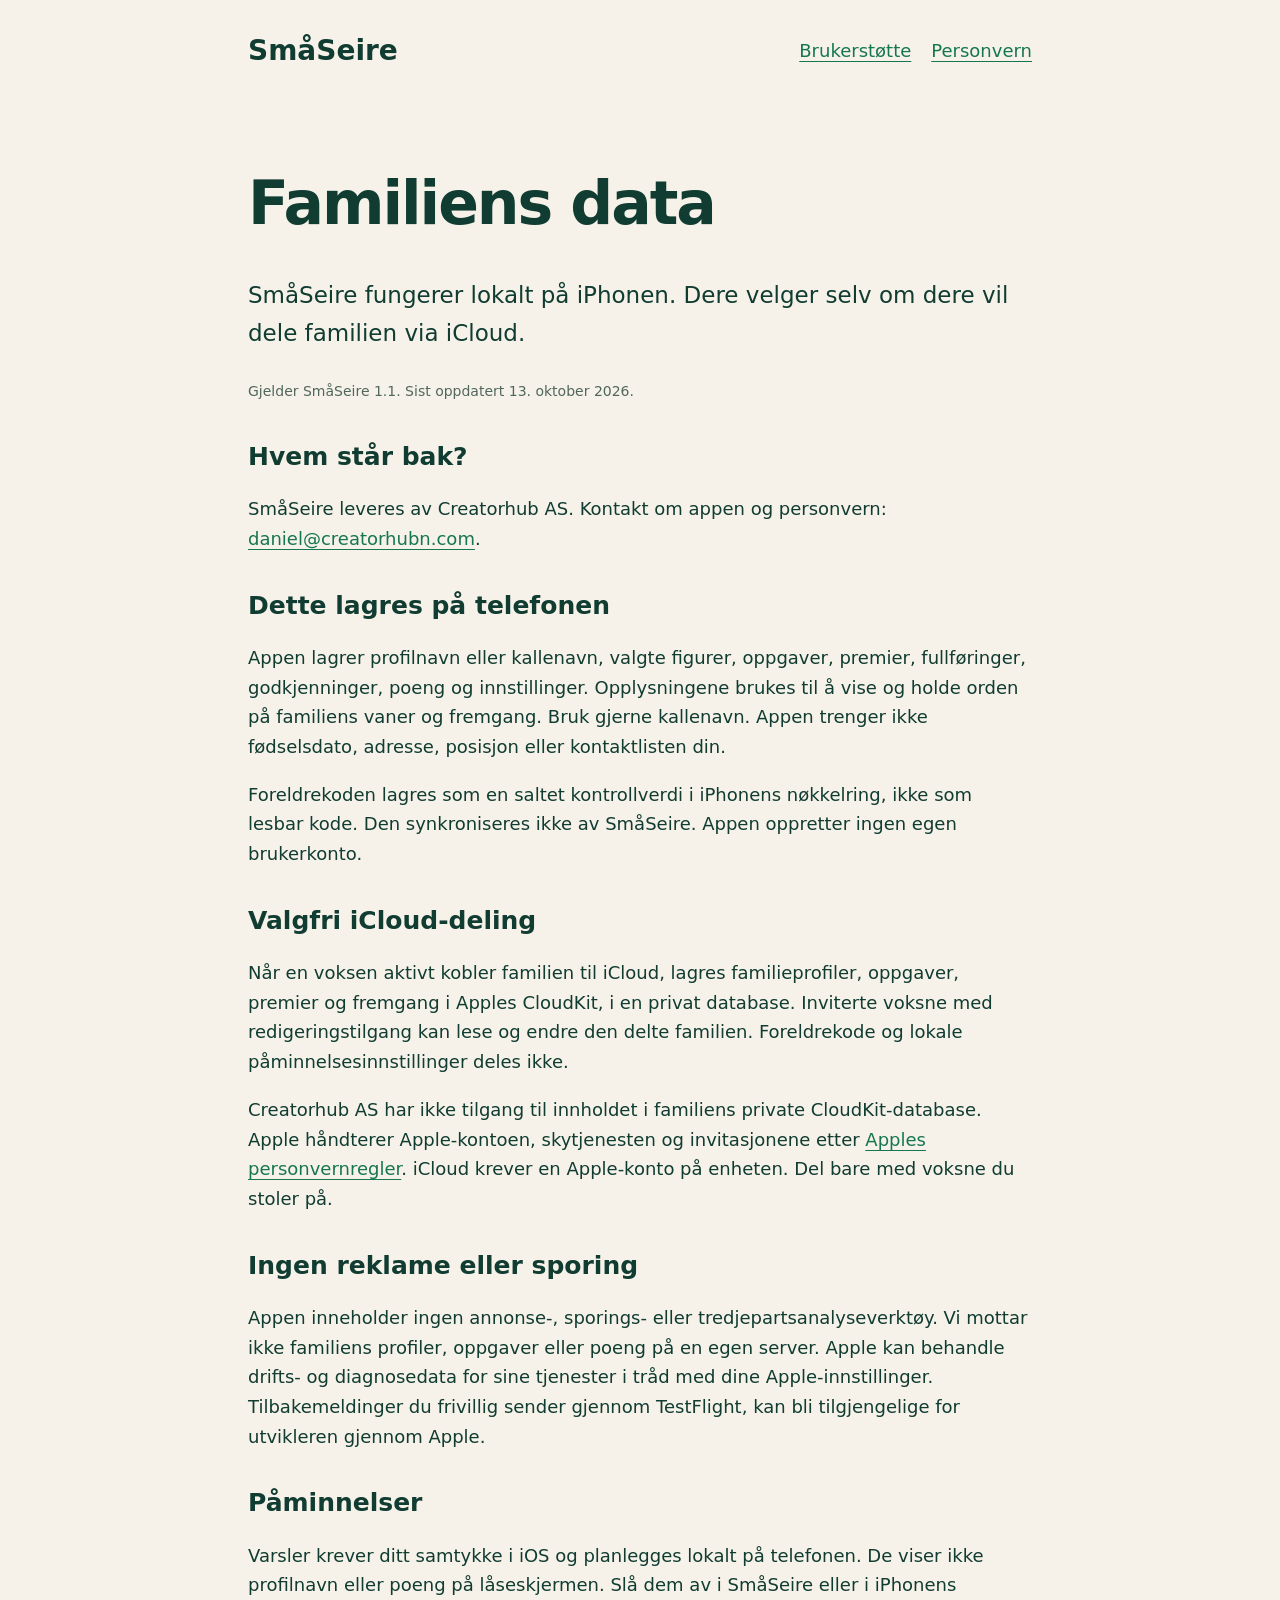
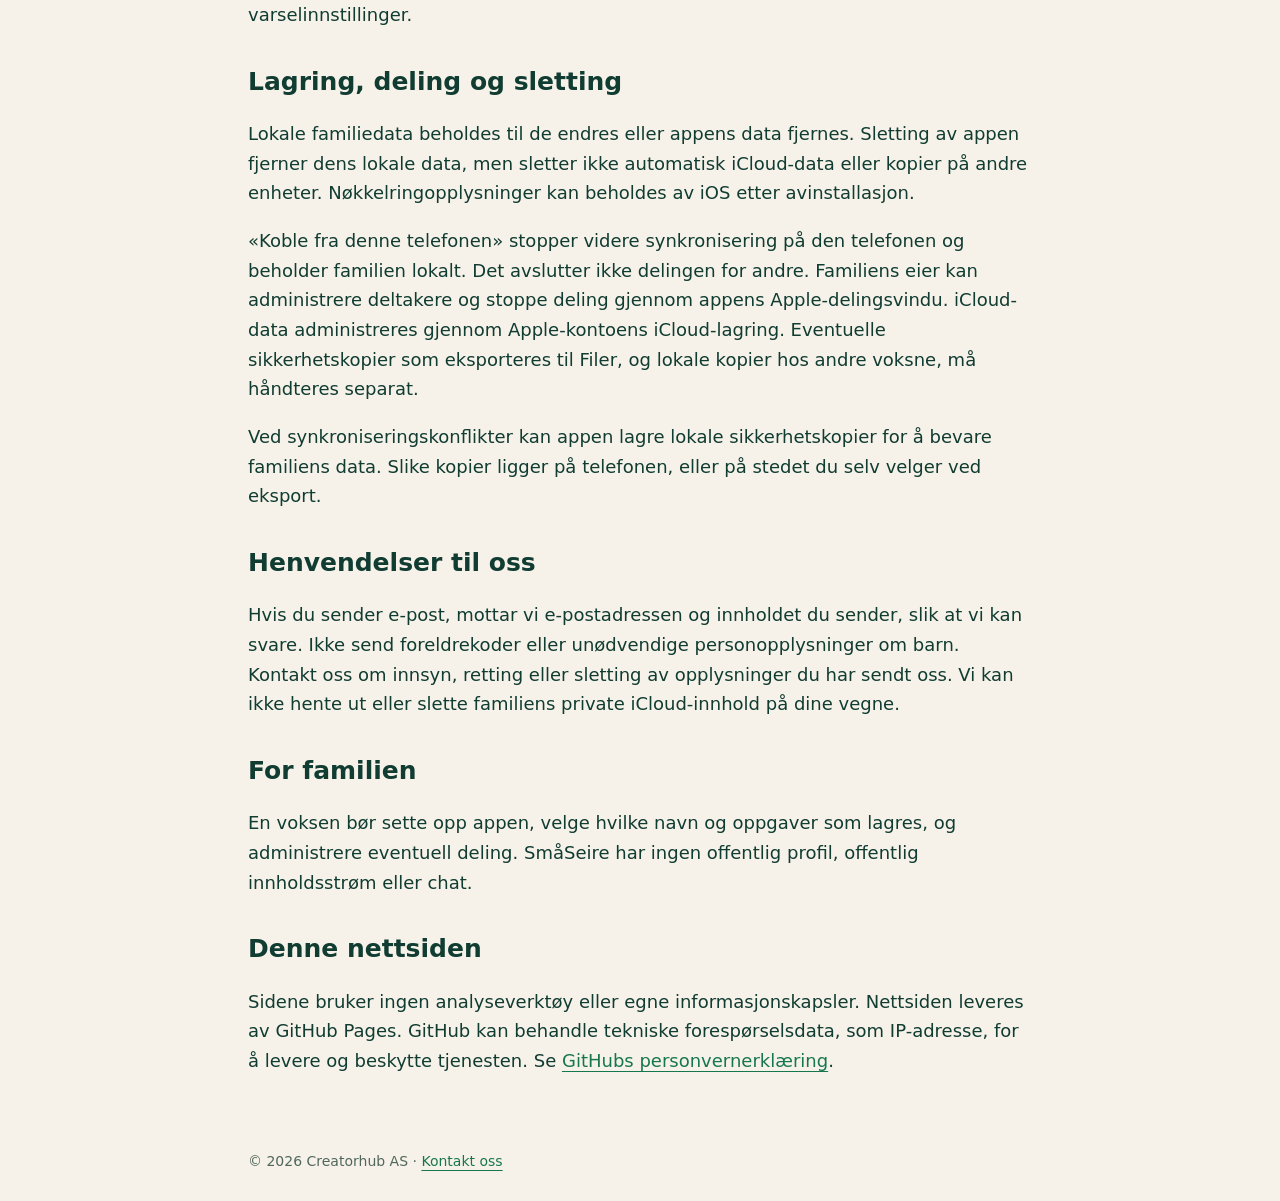
==== personvern.html @ 4c8129db "Publish Smaaseire support and privacy website" ====
<!doctype html><html lang="nb"><head><meta charset="utf-8"><meta name="viewport" content="width=device-width,initial-scale=1"><meta name="description" content="SmåSeire fra Creatorhub AS – gode vaner for familien. Personvern og brukerstøtte."><title>Personvern · SmåSeire</title><link rel="stylesheet" href="style.css"></head><body><header><a class="brand" href="index.html">SmåSeire</a><nav aria-label="Hovedmeny"><a href="support.html">Brukerstøtte</a><a href="personvern.html">Personvern</a></nav></header><main><h1>Familiens data</h1><p class="intro">SmåSeire fungerer lokalt på iPhonen. Dere velger selv om dere vil dele familien via iCloud.</p><p><small>Gjelder SmåSeire 1.1. Sist oppdatert 13. oktober 2026.</small></p><h2>Hvem står bak?</h2><p>SmåSeire leveres av Creatorhub AS. Kontakt om appen og personvern: <a href="mailto:daniel@creatorhubn.com">daniel@creatorhubn.com</a>.</p><h2>Dette lagres på telefonen</h2><p>Appen lagrer profilnavn eller kallenavn, valgte figurer, oppgaver, premier, fullføringer, godkjenninger, poeng og innstillinger. Opplysningene brukes til å vise og holde orden på familiens vaner og fremgang. Bruk gjerne kallenavn. Appen trenger ikke fødselsdato, adresse, posisjon eller kontaktlisten din.</p><p>Foreldrekoden lagres som en saltet kontrollverdi i iPhonens nøkkelring, ikke som lesbar kode. Den synkroniseres ikke av SmåSeire. Appen oppretter ingen egen brukerkonto.</p><h2>Valgfri iCloud-deling</h2><p>Når en voksen aktivt kobler familien til iCloud, lagres familieprofiler, oppgaver, premier og fremgang i Apples CloudKit, i en privat database. Inviterte voksne med redigeringstilgang kan lese og endre den delte familien. Foreldrekode og lokale påminnelsesinnstillinger deles ikke.</p><p>Creatorhub AS har ikke tilgang til innholdet i familiens private CloudKit-database. Apple håndterer Apple-kontoen, skytjenesten og invitasjonene etter <a href="https://www.apple.com/legal/privacy/">Apples personvernregler</a>. iCloud krever en Apple-konto på enheten. Del bare med voksne du stoler på.</p><h2>Ingen reklame eller sporing</h2><p>Appen inneholder ingen annonse-, sporings- eller tredjepartsanalyseverktøy. Vi mottar ikke familiens profiler, oppgaver eller poeng på en egen server. Apple kan behandle drifts- og diagnosedata for sine tjenester i tråd med dine Apple-innstillinger. Tilbakemeldinger du frivillig sender gjennom TestFlight, kan bli tilgjengelige for utvikleren gjennom Apple.</p><h2>Påminnelser</h2><p>Varsler krever ditt samtykke i iOS og planlegges lokalt på telefonen. De viser ikke profilnavn eller poeng på låseskjermen. Slå dem av i SmåSeire eller i iPhonens varselinnstillinger.</p><h2>Lagring, deling og sletting</h2><p>Lokale familiedata beholdes til de endres eller appens data fjernes. Sletting av appen fjerner dens lokale data, men sletter ikke automatisk iCloud-data eller kopier på andre enheter. Nøkkelringopplysninger kan beholdes av iOS etter avinstallasjon.</p><p>«Koble fra denne telefonen» stopper videre synkronisering på den telefonen og beholder familien lokalt. Det avslutter ikke delingen for andre. Familiens eier kan administrere deltakere og stoppe deling gjennom appens Apple-delingsvindu. iCloud-data administreres gjennom Apple-kontoens iCloud-lagring. Eventuelle sikkerhetskopier som eksporteres til Filer, og lokale kopier hos andre voksne, må håndteres separat.</p><p>Ved synkroniseringskonflikter kan appen lagre lokale sikkerhetskopier for å bevare familiens data. Slike kopier ligger på telefonen, eller på stedet du selv velger ved eksport.</p><h2>Henvendelser til oss</h2><p>Hvis du sender e-post, mottar vi e-postadressen og innholdet du sender, slik at vi kan svare. Ikke send foreldrekoder eller unødvendige personopplysninger om barn. Kontakt oss om innsyn, retting eller sletting av opplysninger du har sendt oss. Vi kan ikke hente ut eller slette familiens private iCloud-innhold på dine vegne.</p><h2>For familien</h2><p>En voksen bør sette opp appen, velge hvilke navn og oppgaver som lagres, og administrere eventuell deling. SmåSeire har ingen offentlig profil, offentlig innholdsstrøm eller chat.</p><h2>Denne nettsiden</h2><p>Sidene bruker ingen analyseverktøy eller egne informasjonskapsler. Nettsiden leveres av GitHub Pages. GitHub kan behandle tekniske forespørselsdata, som IP-adresse, for å levere og beskytte tjenesten. Se <a href="https://docs.github.com/en/site-policy/privacy-policies/github-general-privacy-statement">GitHubs personvernerklæring</a>.</p></main><footer>© 2026 Creatorhub AS · <a href="mailto:daniel@creatorhubn.com">Kontakt oss</a></footer></body></html>
---- style.css ----
*{box-sizing:border-box}body{margin:0;background:#f7f2e9;color:#103c32;font:18px/1.65 system-ui,-apple-system,sans-serif}header,main,footer{max-width:840px;margin:auto;padding:28px}header{display:flex;justify-content:space-between;gap:24px;align-items:center}nav{display:flex;gap:20px;flex-wrap:wrap}a{color:#16774f;text-underline-offset:4px}.brand{font-size:28px;font-weight:850;text-decoration:none;color:#103c32}h1{font-size:clamp(36px,7vw,60px);line-height:1.1;letter-spacing:-2px}h2{font-size:25px;margin-top:36px;line-height:1.3}.intro{font-size:23px}.card{background:#fffaf3;border:1px solid #e3dbcf;border-radius:24px;padding:28px;margin:24px 0}small,footer{font-size:14px;color:#50675c}li{margin:10px 0}.tag{display:inline-block;background:#dcebdc;padding:6px 15px;border-radius:99px;font-size:14px;font-weight:700}a:focus-visible{outline:3px solid #efb832;outline-offset:5px}@media(max-width:500px){header{align-items:flex-start;flex-direction:column}header,main,footer{padding:22px}}
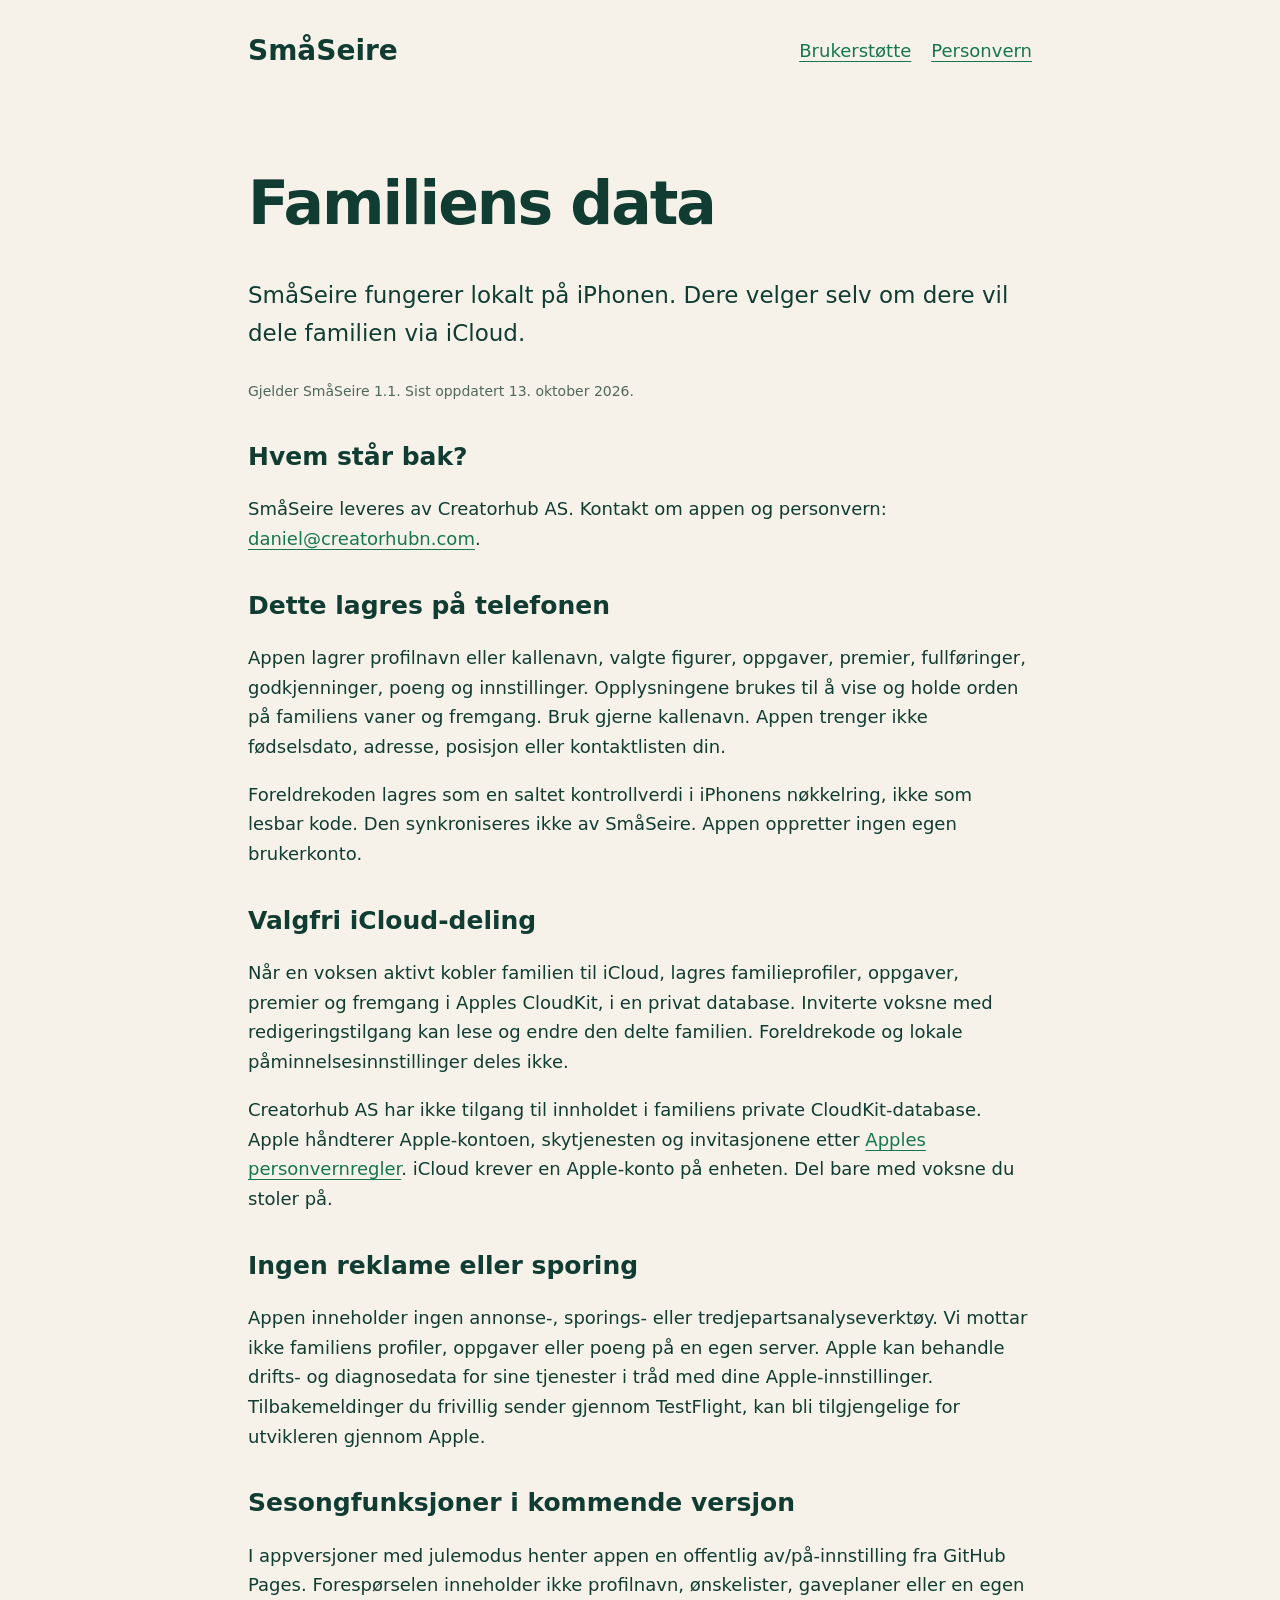
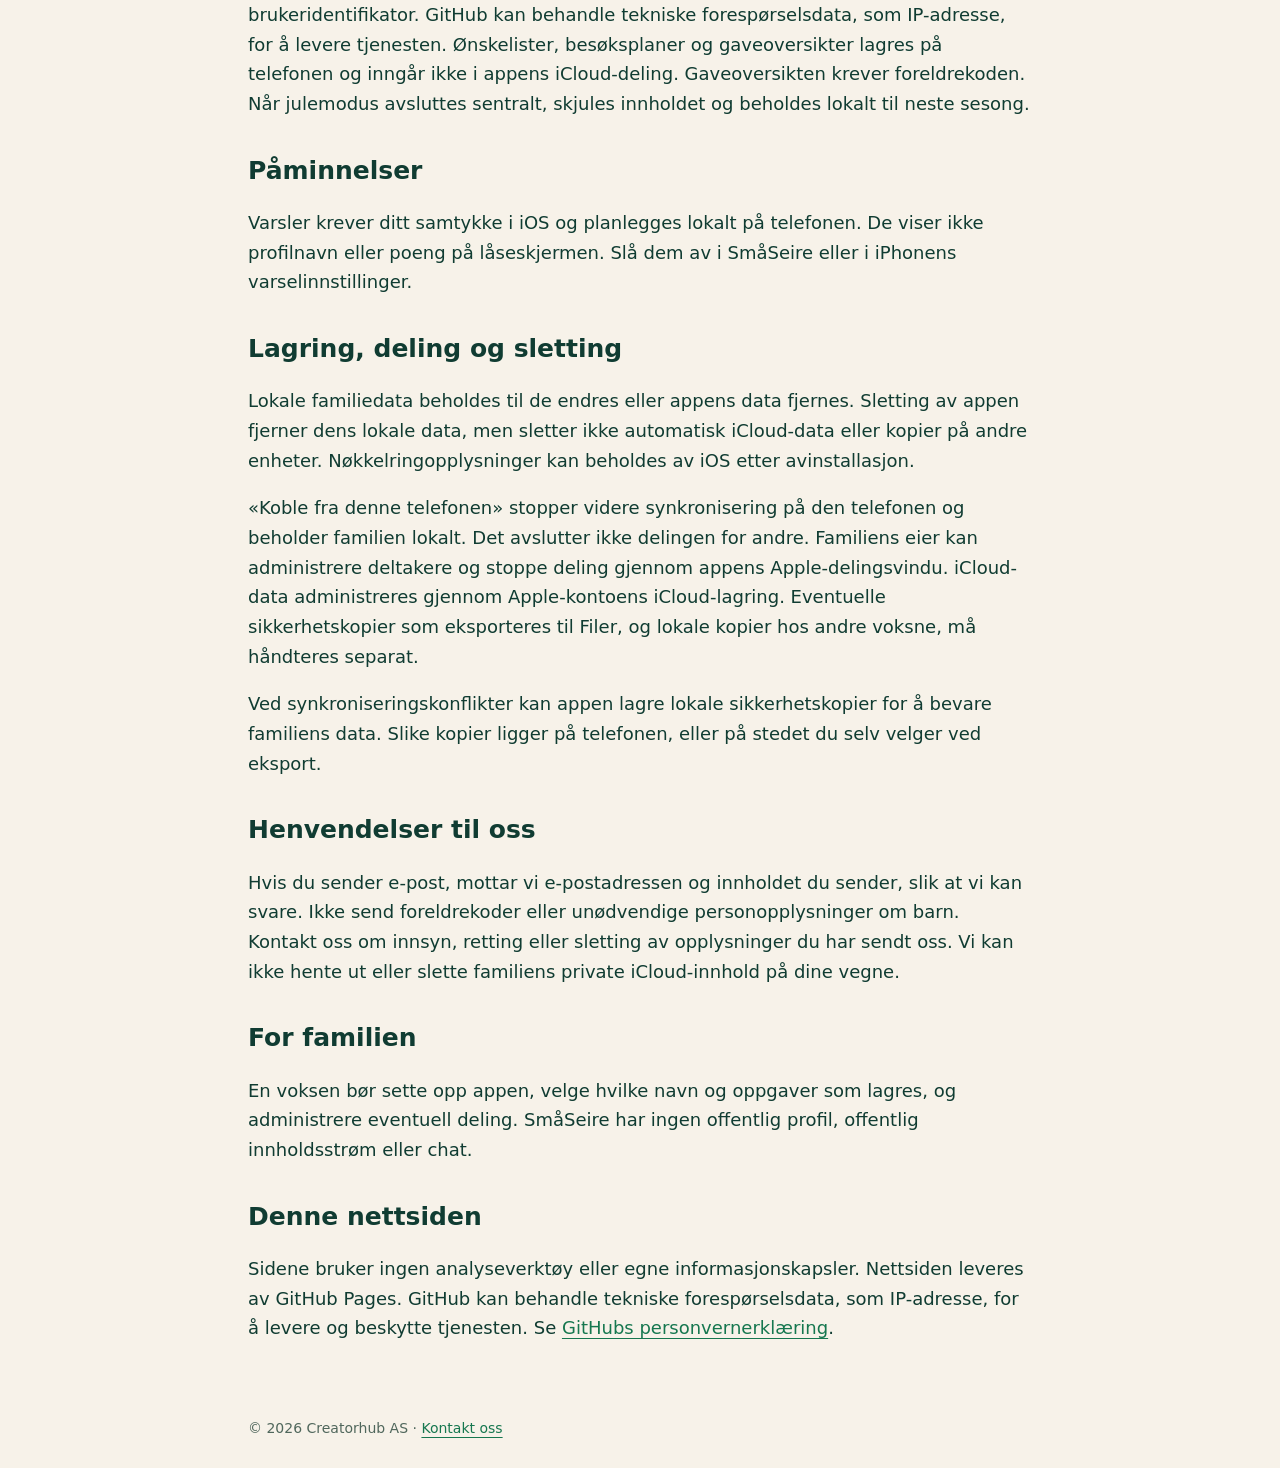
==== commit 57511715: "Add central seasonal configuration and authenticated admin publishing" ====
--- a/personvern.html
+++ b/personvern.html
@@ -1 +1 @@
-<!doctype html><html lang="nb"><head><meta charset="utf-8"><meta name="viewport" content="width=device-width,initial-scale=1"><meta name="description" content="SmåSeire fra Creatorhub AS – gode vaner for familien. Personvern og brukerstøtte."><title>Personvern · SmåSeire</title><link rel="stylesheet" href="style.css"></head><body><header><a class="brand" href="index.html">SmåSeire</a><nav aria-label="Hovedmeny"><a href="support.html">Brukerstøtte</a><a href="personvern.html">Personvern</a></nav></header><main><h1>Familiens data</h1><p class="intro">SmåSeire fungerer lokalt på iPhonen. Dere velger selv om dere vil dele familien via iCloud.</p><p><small>Gjelder SmåSeire 1.1. Sist oppdatert 13. oktober 2026.</small></p><h2>Hvem står bak?</h2><p>SmåSeire leveres av Creatorhub AS. Kontakt om appen og personvern: <a href="mailto:daniel@creatorhubn.com">daniel@creatorhubn.com</a>.</p><h2>Dette lagres på telefonen</h2><p>Appen lagrer profilnavn eller kallenavn, valgte figurer, oppgaver, premier, fullføringer, godkjenninger, poeng og innstillinger. Opplysningene brukes til å vise og holde orden på familiens vaner og fremgang. Bruk gjerne kallenavn. Appen trenger ikke fødselsdato, adresse, posisjon eller kontaktlisten din.</p><p>Foreldrekoden lagres som en saltet kontrollverdi i iPhonens nøkkelring, ikke som lesbar kode. Den synkroniseres ikke av SmåSeire. Appen oppretter ingen egen brukerkonto.</p><h2>Valgfri iCloud-deling</h2><p>Når en voksen aktivt kobler familien til iCloud, lagres familieprofiler, oppgaver, premier og fremgang i Apples CloudKit, i en privat database. Inviterte voksne med redigeringstilgang kan lese og endre den delte familien. Foreldrekode og lokale påminnelsesinnstillinger deles ikke.</p><p>Creatorhub AS har ikke tilgang til innholdet i familiens private CloudKit-database. Apple håndterer Apple-kontoen, skytjenesten og invitasjonene etter <a href="https://www.apple.com/legal/privacy/">Apples personvernregler</a>. iCloud krever en Apple-konto på enheten. Del bare med voksne du stoler på.</p><h2>Ingen reklame eller sporing</h2><p>Appen inneholder ingen annonse-, sporings- eller tredjepartsanalyseverktøy. Vi mottar ikke familiens profiler, oppgaver eller poeng på en egen server. Apple kan behandle drifts- og diagnosedata for sine tjenester i tråd med dine Apple-innstillinger. Tilbakemeldinger du frivillig sender gjennom TestFlight, kan bli tilgjengelige for utvikleren gjennom Apple.</p><h2>Påminnelser</h2><p>Varsler krever ditt samtykke i iOS og planlegges lokalt på telefonen. De viser ikke profilnavn eller poeng på låseskjermen. Slå dem av i SmåSeire eller i iPhonens varselinnstillinger.</p><h2>Lagring, deling og sletting</h2><p>Lokale familiedata beholdes til de endres eller appens data fjernes. Sletting av appen fjerner dens lokale data, men sletter ikke automatisk iCloud-data eller kopier på andre enheter. Nøkkelringopplysninger kan beholdes av iOS etter avinstallasjon.</p><p>«Koble fra denne telefonen» stopper videre synkronisering på den telefonen og beholder familien lokalt. Det avslutter ikke delingen for andre. Familiens eier kan administrere deltakere og stoppe deling gjennom appens Apple-delingsvindu. iCloud-data administreres gjennom Apple-kontoens iCloud-lagring. Eventuelle sikkerhetskopier som eksporteres til Filer, og lokale kopier hos andre voksne, må håndteres separat.</p><p>Ved synkroniseringskonflikter kan appen lagre lokale sikkerhetskopier for å bevare familiens data. Slike kopier ligger på telefonen, eller på stedet du selv velger ved eksport.</p><h2>Henvendelser til oss</h2><p>Hvis du sender e-post, mottar vi e-postadressen og innholdet du sender, slik at vi kan svare. Ikke send foreldrekoder eller unødvendige personopplysninger om barn. Kontakt oss om innsyn, retting eller sletting av opplysninger du har sendt oss. Vi kan ikke hente ut eller slette familiens private iCloud-innhold på dine vegne.</p><h2>For familien</h2><p>En voksen bør sette opp appen, velge hvilke navn og oppgaver som lagres, og administrere eventuell deling. SmåSeire har ingen offentlig profil, offentlig innholdsstrøm eller chat.</p><h2>Denne nettsiden</h2><p>Sidene bruker ingen analyseverktøy eller egne informasjonskapsler. Nettsiden leveres av GitHub Pages. GitHub kan behandle tekniske forespørselsdata, som IP-adresse, for å levere og beskytte tjenesten. Se <a href="https://docs.github.com/en/site-policy/privacy-policies/github-general-privacy-statement">GitHubs personvernerklæring</a>.</p></main><footer>© 2026 Creatorhub AS · <a href="mailto:daniel@creatorhubn.com">Kontakt oss</a></footer></body></html>+<!doctype html><html lang="nb"><head><meta charset="utf-8"><meta name="viewport" content="width=device-width,initial-scale=1"><meta name="description" content="SmåSeire fra Creatorhub AS – gode vaner for familien. Personvern og brukerstøtte."><title>Personvern · SmåSeire</title><link rel="stylesheet" href="style.css"></head><body><header><a class="brand" href="index.html">SmåSeire</a><nav aria-label="Hovedmeny"><a href="support.html">Brukerstøtte</a><a href="personvern.html">Personvern</a></nav></header><main><h1>Familiens data</h1><p class="intro">SmåSeire fungerer lokalt på iPhonen. Dere velger selv om dere vil dele familien via iCloud.</p><p><small>Gjelder SmåSeire 1.1. Sist oppdatert 13. oktober 2026.</small></p><h2>Hvem står bak?</h2><p>SmåSeire leveres av Creatorhub AS. Kontakt om appen og personvern: <a href="mailto:daniel@creatorhubn.com">daniel@creatorhubn.com</a>.</p><h2>Dette lagres på telefonen</h2><p>Appen lagrer profilnavn eller kallenavn, valgte figurer, oppgaver, premier, fullføringer, godkjenninger, poeng og innstillinger. Opplysningene brukes til å vise og holde orden på familiens vaner og fremgang. Bruk gjerne kallenavn. Appen trenger ikke fødselsdato, adresse, posisjon eller kontaktlisten din.</p><p>Foreldrekoden lagres som en saltet kontrollverdi i iPhonens nøkkelring, ikke som lesbar kode. Den synkroniseres ikke av SmåSeire. Appen oppretter ingen egen brukerkonto.</p><h2>Valgfri iCloud-deling</h2><p>Når en voksen aktivt kobler familien til iCloud, lagres familieprofiler, oppgaver, premier og fremgang i Apples CloudKit, i en privat database. Inviterte voksne med redigeringstilgang kan lese og endre den delte familien. Foreldrekode og lokale påminnelsesinnstillinger deles ikke.</p><p>Creatorhub AS har ikke tilgang til innholdet i familiens private CloudKit-database. Apple håndterer Apple-kontoen, skytjenesten og invitasjonene etter <a href="https://www.apple.com/legal/privacy/">Apples personvernregler</a>. iCloud krever en Apple-konto på enheten. Del bare med voksne du stoler på.</p><h2>Ingen reklame eller sporing</h2><p>Appen inneholder ingen annonse-, sporings- eller tredjepartsanalyseverktøy. Vi mottar ikke familiens profiler, oppgaver eller poeng på en egen server. Apple kan behandle drifts- og diagnosedata for sine tjenester i tråd med dine Apple-innstillinger. Tilbakemeldinger du frivillig sender gjennom TestFlight, kan bli tilgjengelige for utvikleren gjennom Apple.</p><h2>Sesongfunksjoner i kommende versjon</h2><p>I appversjoner med julemodus henter appen en offentlig av/på-innstilling fra GitHub Pages. Forespørselen inneholder ikke profilnavn, ønskelister, gaveplaner eller en egen brukeridentifikator. GitHub kan behandle tekniske forespørselsdata, som IP-adresse, for å levere tjenesten. Ønskelister, besøksplaner og gaveoversikter lagres på telefonen og inngår ikke i appens iCloud-deling. Gaveoversikten krever foreldrekoden. Når julemodus avsluttes sentralt, skjules innholdet og beholdes lokalt til neste sesong.</p><h2>Påminnelser</h2><p>Varsler krever ditt samtykke i iOS og planlegges lokalt på telefonen. De viser ikke profilnavn eller poeng på låseskjermen. Slå dem av i SmåSeire eller i iPhonens varselinnstillinger.</p><h2>Lagring, deling og sletting</h2><p>Lokale familiedata beholdes til de endres eller appens data fjernes. Sletting av appen fjerner dens lokale data, men sletter ikke automatisk iCloud-data eller kopier på andre enheter. Nøkkelringopplysninger kan beholdes av iOS etter avinstallasjon.</p><p>«Koble fra denne telefonen» stopper videre synkronisering på den telefonen og beholder familien lokalt. Det avslutter ikke delingen for andre. Familiens eier kan administrere deltakere og stoppe deling gjennom appens Apple-delingsvindu. iCloud-data administreres gjennom Apple-kontoens iCloud-lagring. Eventuelle sikkerhetskopier som eksporteres til Filer, og lokale kopier hos andre voksne, må håndteres separat.</p><p>Ved synkroniseringskonflikter kan appen lagre lokale sikkerhetskopier for å bevare familiens data. Slike kopier ligger på telefonen, eller på stedet du selv velger ved eksport.</p><h2>Henvendelser til oss</h2><p>Hvis du sender e-post, mottar vi e-postadressen og innholdet du sender, slik at vi kan svare. Ikke send foreldrekoder eller unødvendige personopplysninger om barn. Kontakt oss om innsyn, retting eller sletting av opplysninger du har sendt oss. Vi kan ikke hente ut eller slette familiens private iCloud-innhold på dine vegne.</p><h2>For familien</h2><p>En voksen bør sette opp appen, velge hvilke navn og oppgaver som lagres, og administrere eventuell deling. SmåSeire har ingen offentlig profil, offentlig innholdsstrøm eller chat.</p><h2>Denne nettsiden</h2><p>Sidene bruker ingen analyseverktøy eller egne informasjonskapsler. Nettsiden leveres av GitHub Pages. GitHub kan behandle tekniske forespørselsdata, som IP-adresse, for å levere og beskytte tjenesten. Se <a href="https://docs.github.com/en/site-policy/privacy-policies/github-general-privacy-statement">GitHubs personvernerklæring</a>.</p></main><footer>© 2026 Creatorhub AS · <a href="mailto:daniel@creatorhubn.com">Kontakt oss</a></footer></body></html>
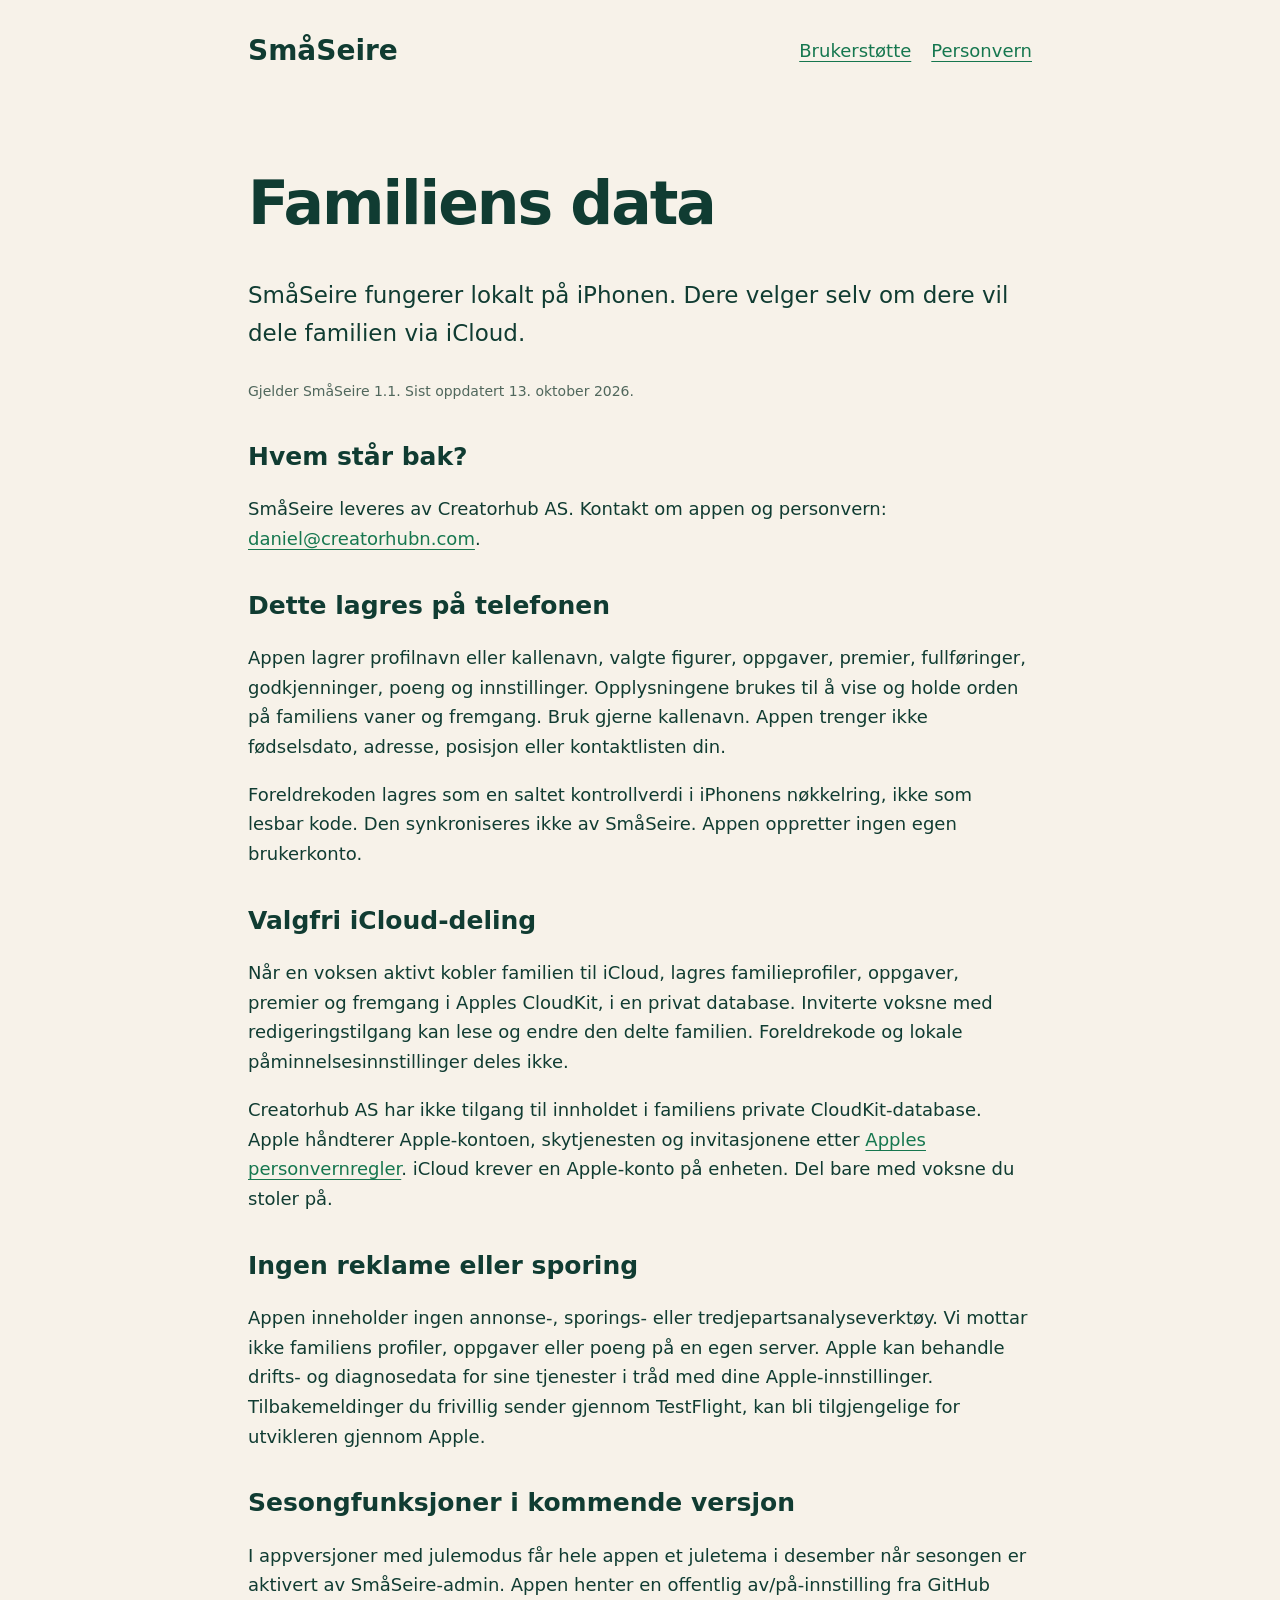
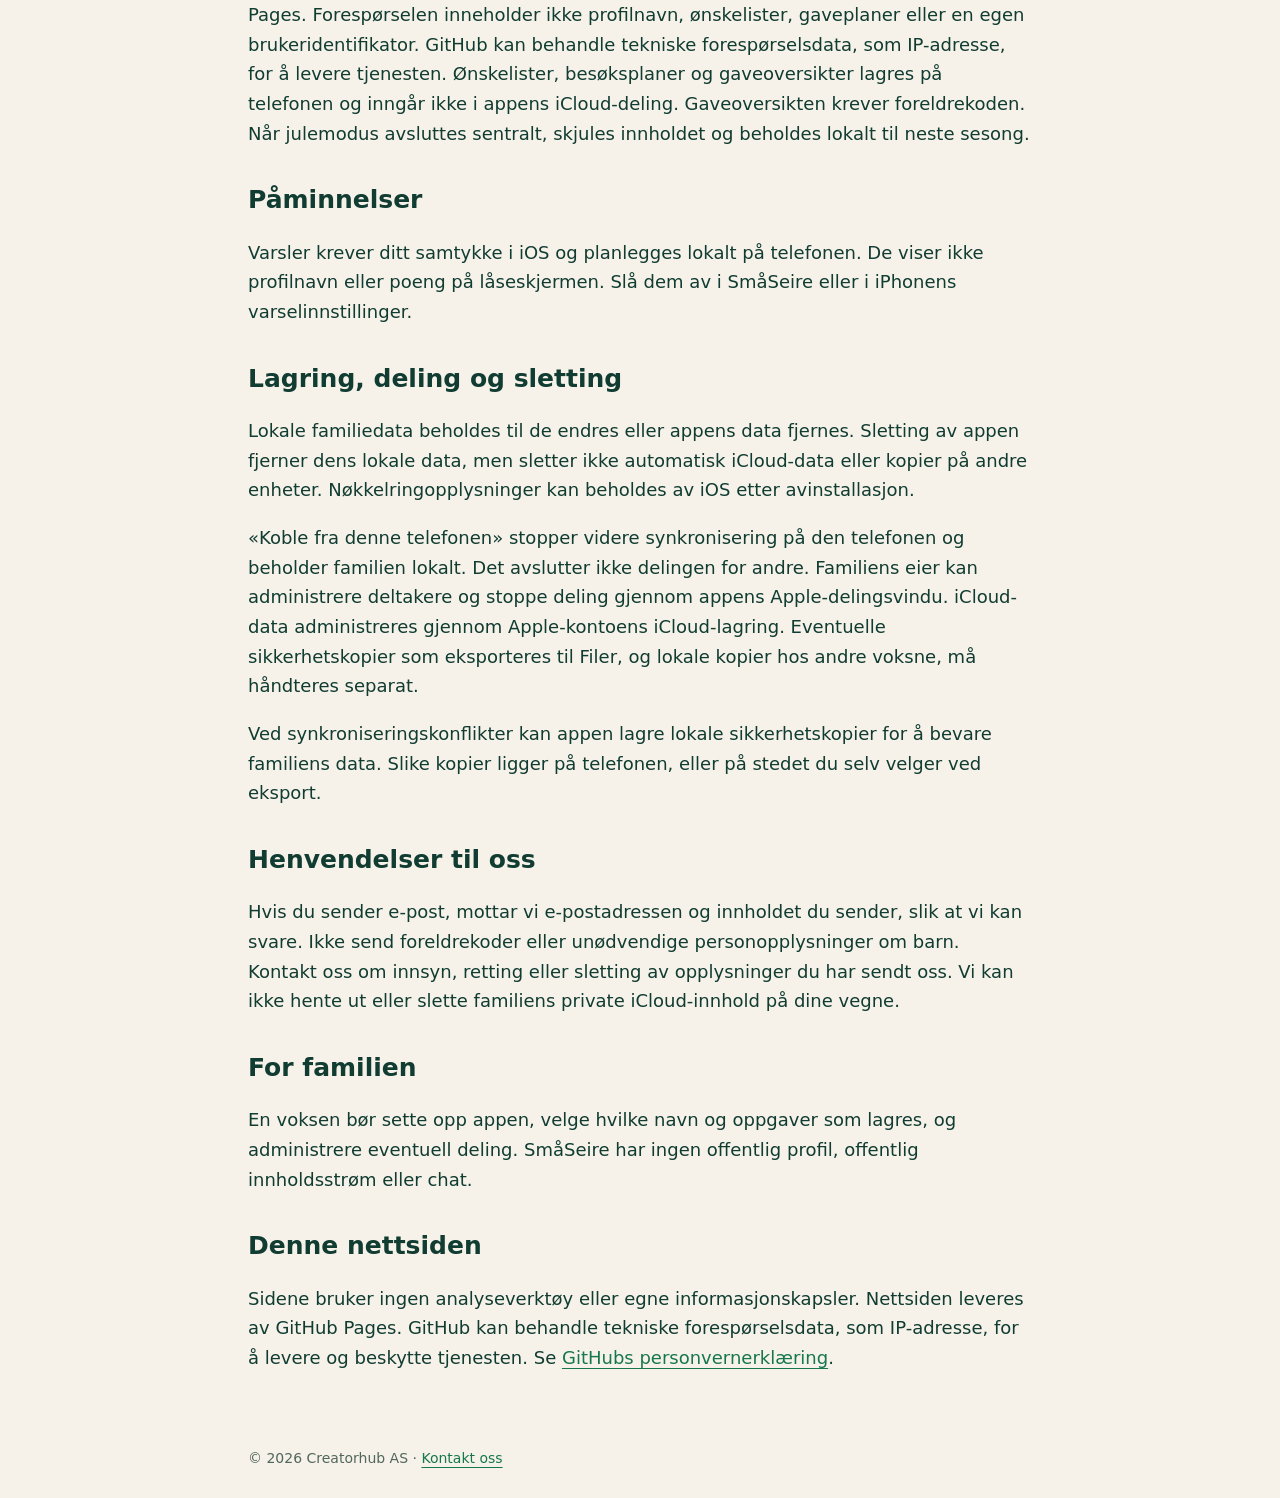
==== commit 141c4176: "Describe December scheduling for the app-wide Christmas theme" ====
--- a/personvern.html
+++ b/personvern.html
@@ -1 +1 @@
-<!doctype html><html lang="nb"><head><meta charset="utf-8"><meta name="viewport" content="width=device-width,initial-scale=1"><meta name="description" content="SmåSeire fra Creatorhub AS – gode vaner for familien. Personvern og brukerstøtte."><title>Personvern · SmåSeire</title><link rel="stylesheet" href="style.css"></head><body><header><a class="brand" href="index.html">SmåSeire</a><nav aria-label="Hovedmeny"><a href="support.html">Brukerstøtte</a><a href="personvern.html">Personvern</a></nav></header><main><h1>Familiens data</h1><p class="intro">SmåSeire fungerer lokalt på iPhonen. Dere velger selv om dere vil dele familien via iCloud.</p><p><small>Gjelder SmåSeire 1.1. Sist oppdatert 13. oktober 2026.</small></p><h2>Hvem står bak?</h2><p>SmåSeire leveres av Creatorhub AS. Kontakt om appen og personvern: <a href="mailto:daniel@creatorhubn.com">daniel@creatorhubn.com</a>.</p><h2>Dette lagres på telefonen</h2><p>Appen lagrer profilnavn eller kallenavn, valgte figurer, oppgaver, premier, fullføringer, godkjenninger, poeng og innstillinger. Opplysningene brukes til å vise og holde orden på familiens vaner og fremgang. Bruk gjerne kallenavn. Appen trenger ikke fødselsdato, adresse, posisjon eller kontaktlisten din.</p><p>Foreldrekoden lagres som en saltet kontrollverdi i iPhonens nøkkelring, ikke som lesbar kode. Den synkroniseres ikke av SmåSeire. Appen oppretter ingen egen brukerkonto.</p><h2>Valgfri iCloud-deling</h2><p>Når en voksen aktivt kobler familien til iCloud, lagres familieprofiler, oppgaver, premier og fremgang i Apples CloudKit, i en privat database. Inviterte voksne med redigeringstilgang kan lese og endre den delte familien. Foreldrekode og lokale påminnelsesinnstillinger deles ikke.</p><p>Creatorhub AS har ikke tilgang til innholdet i familiens private CloudKit-database. Apple håndterer Apple-kontoen, skytjenesten og invitasjonene etter <a href="https://www.apple.com/legal/privacy/">Apples personvernregler</a>. iCloud krever en Apple-konto på enheten. Del bare med voksne du stoler på.</p><h2>Ingen reklame eller sporing</h2><p>Appen inneholder ingen annonse-, sporings- eller tredjepartsanalyseverktøy. Vi mottar ikke familiens profiler, oppgaver eller poeng på en egen server. Apple kan behandle drifts- og diagnosedata for sine tjenester i tråd med dine Apple-innstillinger. Tilbakemeldinger du frivillig sender gjennom TestFlight, kan bli tilgjengelige for utvikleren gjennom Apple.</p><h2>Sesongfunksjoner i kommende versjon</h2><p>I appversjoner med julemodus henter appen en offentlig av/på-innstilling fra GitHub Pages. Forespørselen inneholder ikke profilnavn, ønskelister, gaveplaner eller en egen brukeridentifikator. GitHub kan behandle tekniske forespørselsdata, som IP-adresse, for å levere tjenesten. Ønskelister, besøksplaner og gaveoversikter lagres på telefonen og inngår ikke i appens iCloud-deling. Gaveoversikten krever foreldrekoden. Når julemodus avsluttes sentralt, skjules innholdet og beholdes lokalt til neste sesong.</p><h2>Påminnelser</h2><p>Varsler krever ditt samtykke i iOS og planlegges lokalt på telefonen. De viser ikke profilnavn eller poeng på låseskjermen. Slå dem av i SmåSeire eller i iPhonens varselinnstillinger.</p><h2>Lagring, deling og sletting</h2><p>Lokale familiedata beholdes til de endres eller appens data fjernes. Sletting av appen fjerner dens lokale data, men sletter ikke automatisk iCloud-data eller kopier på andre enheter. Nøkkelringopplysninger kan beholdes av iOS etter avinstallasjon.</p><p>«Koble fra denne telefonen» stopper videre synkronisering på den telefonen og beholder familien lokalt. Det avslutter ikke delingen for andre. Familiens eier kan administrere deltakere og stoppe deling gjennom appens Apple-delingsvindu. iCloud-data administreres gjennom Apple-kontoens iCloud-lagring. Eventuelle sikkerhetskopier som eksporteres til Filer, og lokale kopier hos andre voksne, må håndteres separat.</p><p>Ved synkroniseringskonflikter kan appen lagre lokale sikkerhetskopier for å bevare familiens data. Slike kopier ligger på telefonen, eller på stedet du selv velger ved eksport.</p><h2>Henvendelser til oss</h2><p>Hvis du sender e-post, mottar vi e-postadressen og innholdet du sender, slik at vi kan svare. Ikke send foreldrekoder eller unødvendige personopplysninger om barn. Kontakt oss om innsyn, retting eller sletting av opplysninger du har sendt oss. Vi kan ikke hente ut eller slette familiens private iCloud-innhold på dine vegne.</p><h2>For familien</h2><p>En voksen bør sette opp appen, velge hvilke navn og oppgaver som lagres, og administrere eventuell deling. SmåSeire har ingen offentlig profil, offentlig innholdsstrøm eller chat.</p><h2>Denne nettsiden</h2><p>Sidene bruker ingen analyseverktøy eller egne informasjonskapsler. Nettsiden leveres av GitHub Pages. GitHub kan behandle tekniske forespørselsdata, som IP-adresse, for å levere og beskytte tjenesten. Se <a href="https://docs.github.com/en/site-policy/privacy-policies/github-general-privacy-statement">GitHubs personvernerklæring</a>.</p></main><footer>© 2026 Creatorhub AS · <a href="mailto:daniel@creatorhubn.com">Kontakt oss</a></footer></body></html>+<!doctype html><html lang="nb"><head><meta charset="utf-8"><meta name="viewport" content="width=device-width,initial-scale=1"><meta name="description" content="SmåSeire fra Creatorhub AS – gode vaner for familien. Personvern og brukerstøtte."><title>Personvern · SmåSeire</title><link rel="stylesheet" href="style.css"></head><body><header><a class="brand" href="index.html">SmåSeire</a><nav aria-label="Hovedmeny"><a href="support.html">Brukerstøtte</a><a href="personvern.html">Personvern</a></nav></header><main><h1>Familiens data</h1><p class="intro">SmåSeire fungerer lokalt på iPhonen. Dere velger selv om dere vil dele familien via iCloud.</p><p><small>Gjelder SmåSeire 1.1. Sist oppdatert 13. oktober 2026.</small></p><h2>Hvem står bak?</h2><p>SmåSeire leveres av Creatorhub AS. Kontakt om appen og personvern: <a href="mailto:daniel@creatorhubn.com">daniel@creatorhubn.com</a>.</p><h2>Dette lagres på telefonen</h2><p>Appen lagrer profilnavn eller kallenavn, valgte figurer, oppgaver, premier, fullføringer, godkjenninger, poeng og innstillinger. Opplysningene brukes til å vise og holde orden på familiens vaner og fremgang. Bruk gjerne kallenavn. Appen trenger ikke fødselsdato, adresse, posisjon eller kontaktlisten din.</p><p>Foreldrekoden lagres som en saltet kontrollverdi i iPhonens nøkkelring, ikke som lesbar kode. Den synkroniseres ikke av SmåSeire. Appen oppretter ingen egen brukerkonto.</p><h2>Valgfri iCloud-deling</h2><p>Når en voksen aktivt kobler familien til iCloud, lagres familieprofiler, oppgaver, premier og fremgang i Apples CloudKit, i en privat database. Inviterte voksne med redigeringstilgang kan lese og endre den delte familien. Foreldrekode og lokale påminnelsesinnstillinger deles ikke.</p><p>Creatorhub AS har ikke tilgang til innholdet i familiens private CloudKit-database. Apple håndterer Apple-kontoen, skytjenesten og invitasjonene etter <a href="https://www.apple.com/legal/privacy/">Apples personvernregler</a>. iCloud krever en Apple-konto på enheten. Del bare med voksne du stoler på.</p><h2>Ingen reklame eller sporing</h2><p>Appen inneholder ingen annonse-, sporings- eller tredjepartsanalyseverktøy. Vi mottar ikke familiens profiler, oppgaver eller poeng på en egen server. Apple kan behandle drifts- og diagnosedata for sine tjenester i tråd med dine Apple-innstillinger. Tilbakemeldinger du frivillig sender gjennom TestFlight, kan bli tilgjengelige for utvikleren gjennom Apple.</p><h2>Sesongfunksjoner i kommende versjon</h2><p>I appversjoner med julemodus får hele appen et juletema i desember når sesongen er aktivert av SmåSeire-admin. Appen henter en offentlig av/på-innstilling fra GitHub Pages. Forespørselen inneholder ikke profilnavn, ønskelister, gaveplaner eller en egen brukeridentifikator. GitHub kan behandle tekniske forespørselsdata, som IP-adresse, for å levere tjenesten. Ønskelister, besøksplaner og gaveoversikter lagres på telefonen og inngår ikke i appens iCloud-deling. Gaveoversikten krever foreldrekoden. Når julemodus avsluttes sentralt, skjules innholdet og beholdes lokalt til neste sesong.</p><h2>Påminnelser</h2><p>Varsler krever ditt samtykke i iOS og planlegges lokalt på telefonen. De viser ikke profilnavn eller poeng på låseskjermen. Slå dem av i SmåSeire eller i iPhonens varselinnstillinger.</p><h2>Lagring, deling og sletting</h2><p>Lokale familiedata beholdes til de endres eller appens data fjernes. Sletting av appen fjerner dens lokale data, men sletter ikke automatisk iCloud-data eller kopier på andre enheter. Nøkkelringopplysninger kan beholdes av iOS etter avinstallasjon.</p><p>«Koble fra denne telefonen» stopper videre synkronisering på den telefonen og beholder familien lokalt. Det avslutter ikke delingen for andre. Familiens eier kan administrere deltakere og stoppe deling gjennom appens Apple-delingsvindu. iCloud-data administreres gjennom Apple-kontoens iCloud-lagring. Eventuelle sikkerhetskopier som eksporteres til Filer, og lokale kopier hos andre voksne, må håndteres separat.</p><p>Ved synkroniseringskonflikter kan appen lagre lokale sikkerhetskopier for å bevare familiens data. Slike kopier ligger på telefonen, eller på stedet du selv velger ved eksport.</p><h2>Henvendelser til oss</h2><p>Hvis du sender e-post, mottar vi e-postadressen og innholdet du sender, slik at vi kan svare. Ikke send foreldrekoder eller unødvendige personopplysninger om barn. Kontakt oss om innsyn, retting eller sletting av opplysninger du har sendt oss. Vi kan ikke hente ut eller slette familiens private iCloud-innhold på dine vegne.</p><h2>For familien</h2><p>En voksen bør sette opp appen, velge hvilke navn og oppgaver som lagres, og administrere eventuell deling. SmåSeire har ingen offentlig profil, offentlig innholdsstrøm eller chat.</p><h2>Denne nettsiden</h2><p>Sidene bruker ingen analyseverktøy eller egne informasjonskapsler. Nettsiden leveres av GitHub Pages. GitHub kan behandle tekniske forespørselsdata, som IP-adresse, for å levere og beskytte tjenesten. Se <a href="https://docs.github.com/en/site-policy/privacy-policies/github-general-privacy-statement">GitHubs personvernerklæring</a>.</p></main><footer>© 2026 Creatorhub AS · <a href="mailto:daniel@creatorhubn.com">Kontakt oss</a></footer></body></html>
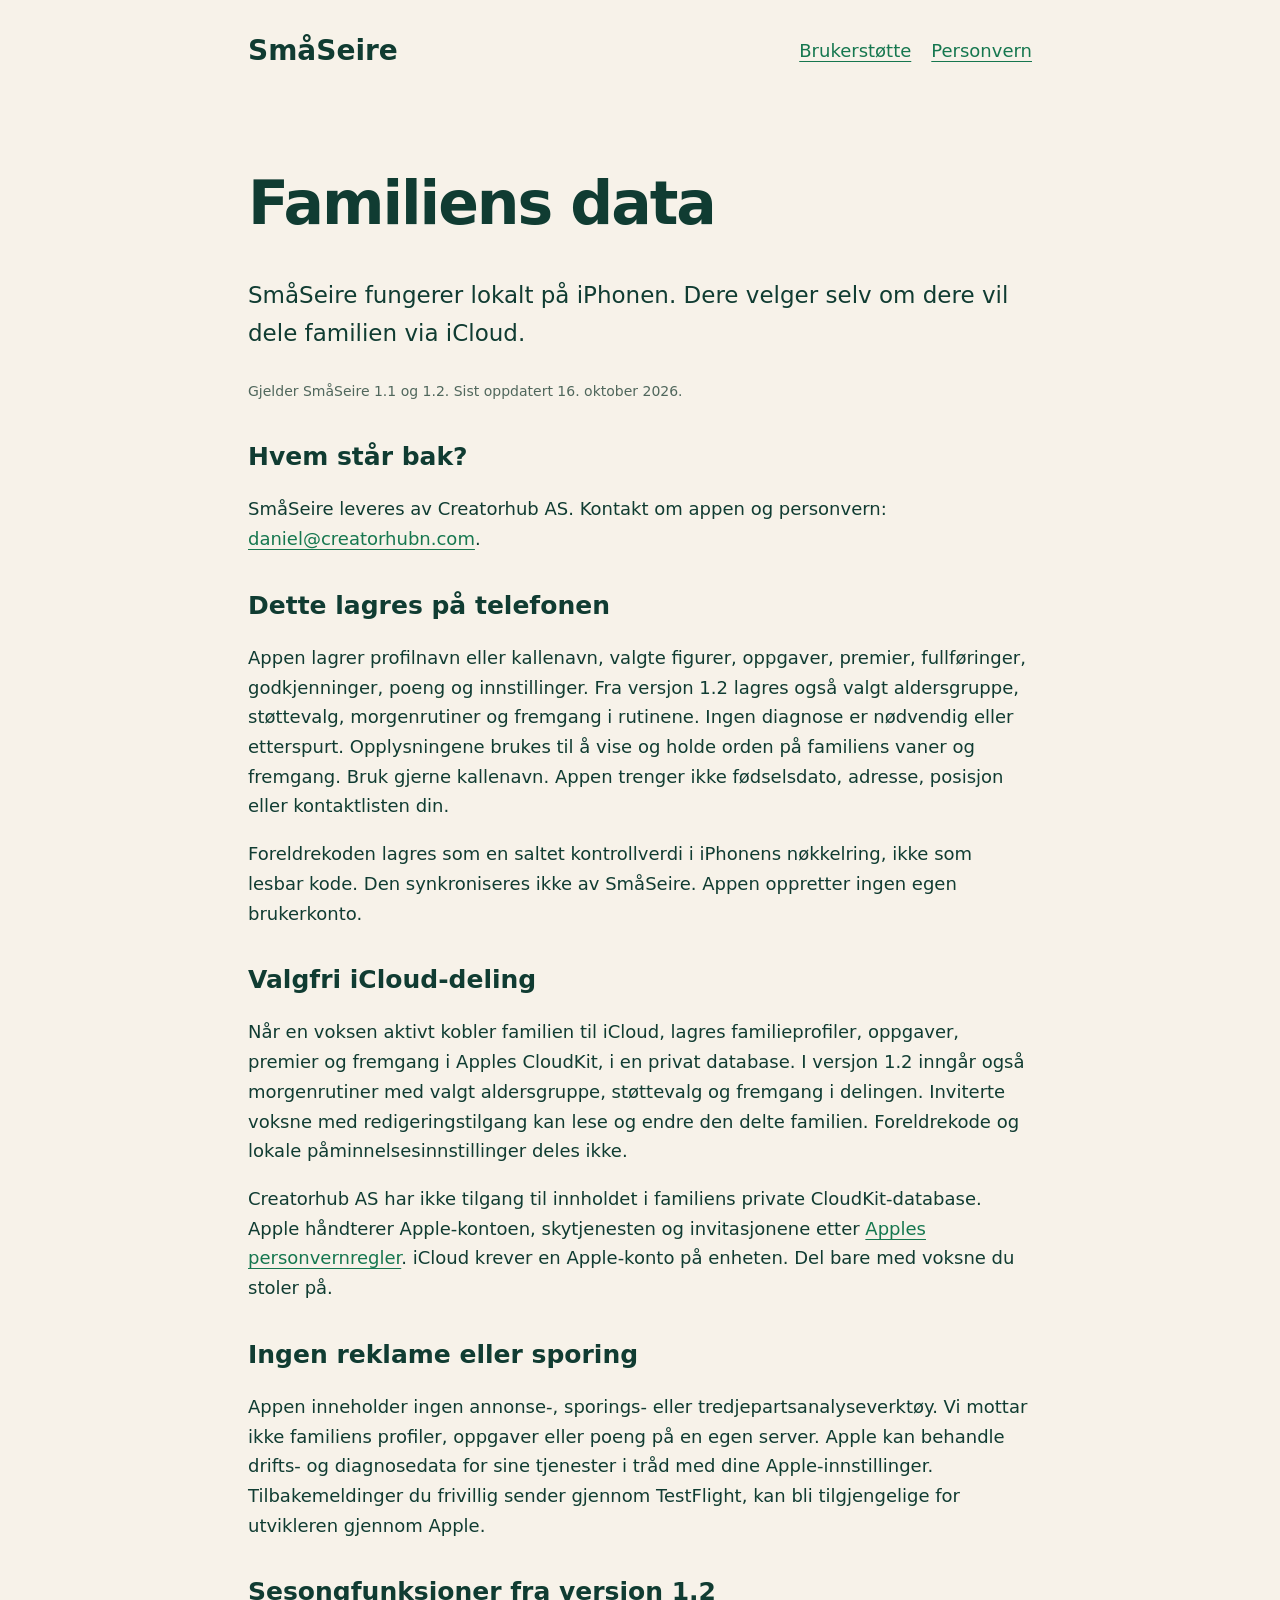
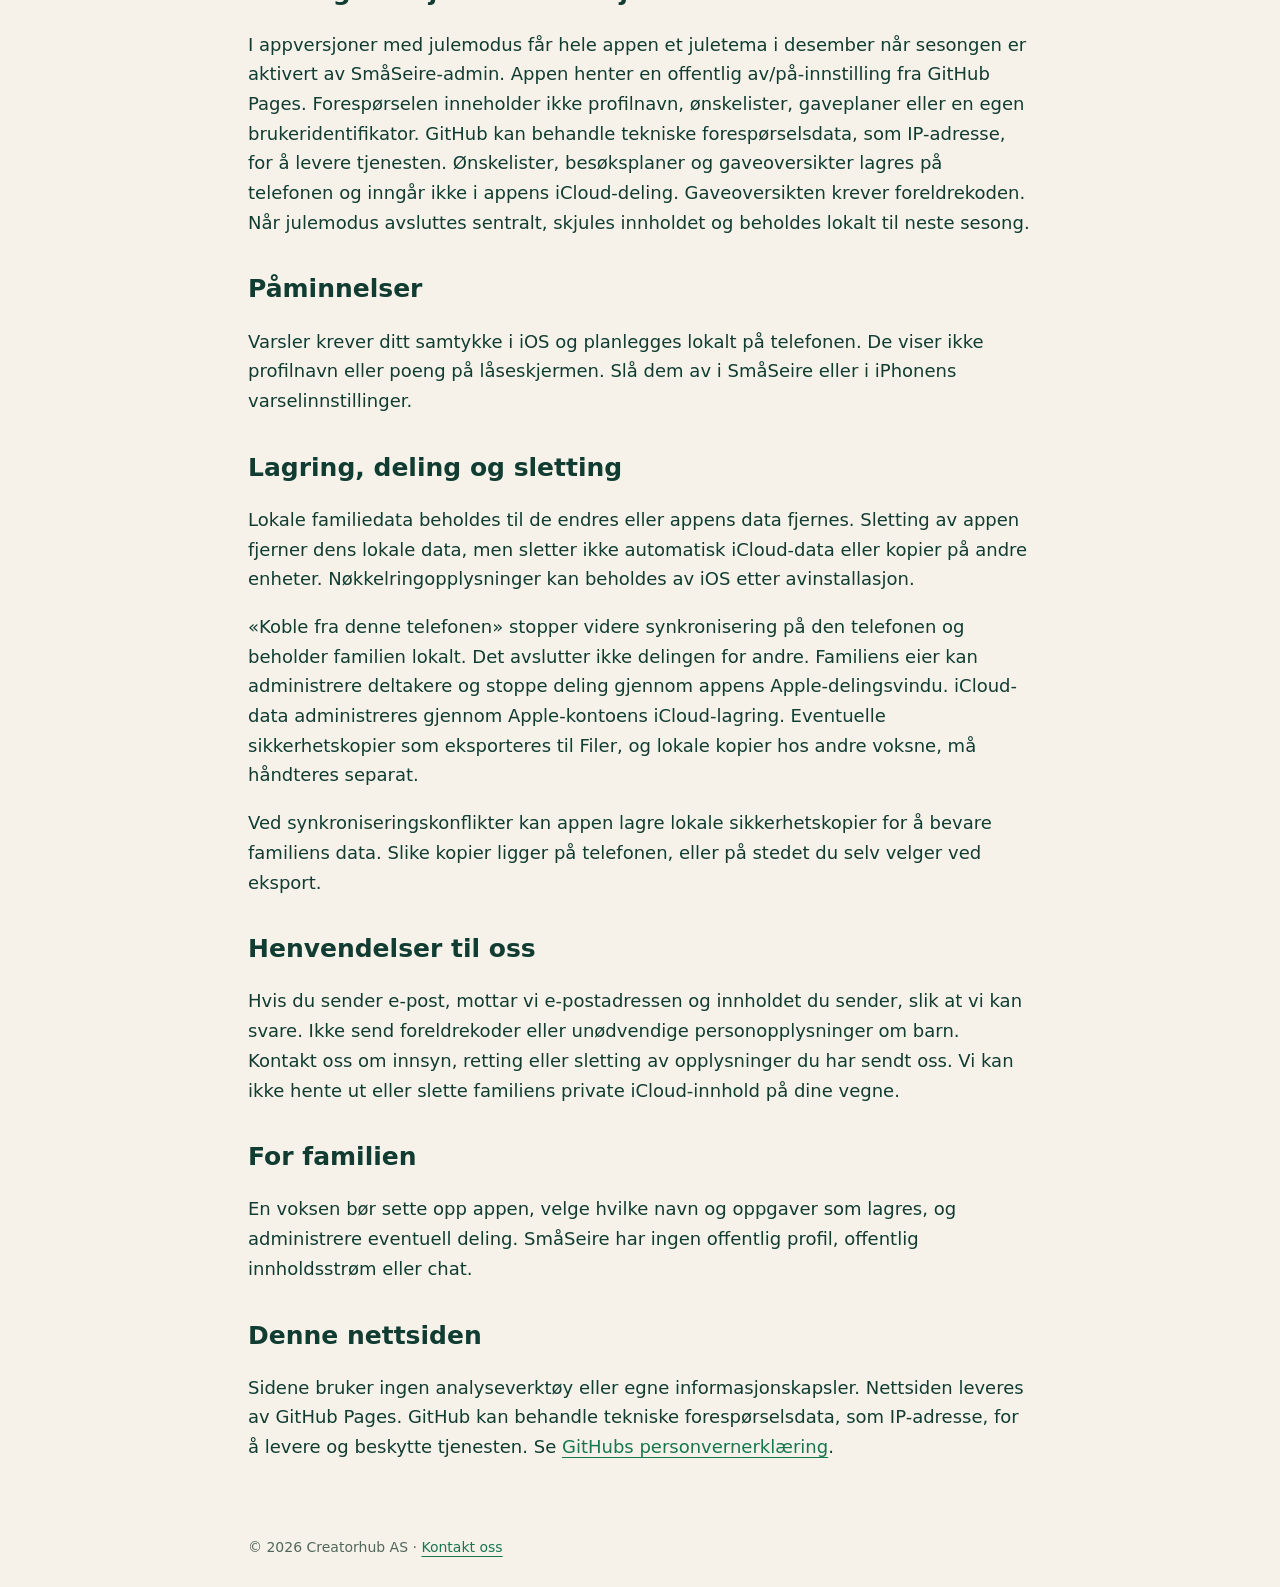
==== commit 63a3cefe: "Update family sharing support and privacy for app 1.2" ====
--- a/personvern.html
+++ b/personvern.html
@@ -1 +1 @@
-<!doctype html><html lang="nb"><head><meta charset="utf-8"><meta name="viewport" content="width=device-width,initial-scale=1"><meta name="description" content="SmåSeire fra Creatorhub AS – gode vaner for familien. Personvern og brukerstøtte."><title>Personvern · SmåSeire</title><link rel="stylesheet" href="style.css"></head><body><header><a class="brand" href="index.html">SmåSeire</a><nav aria-label="Hovedmeny"><a href="support.html">Brukerstøtte</a><a href="personvern.html">Personvern</a></nav></header><main><h1>Familiens data</h1><p class="intro">SmåSeire fungerer lokalt på iPhonen. Dere velger selv om dere vil dele familien via iCloud.</p><p><small>Gjelder SmåSeire 1.1. Sist oppdatert 13. oktober 2026.</small></p><h2>Hvem står bak?</h2><p>SmåSeire leveres av Creatorhub AS. Kontakt om appen og personvern: <a href="mailto:daniel@creatorhubn.com">daniel@creatorhubn.com</a>.</p><h2>Dette lagres på telefonen</h2><p>Appen lagrer profilnavn eller kallenavn, valgte figurer, oppgaver, premier, fullføringer, godkjenninger, poeng og innstillinger. Opplysningene brukes til å vise og holde orden på familiens vaner og fremgang. Bruk gjerne kallenavn. Appen trenger ikke fødselsdato, adresse, posisjon eller kontaktlisten din.</p><p>Foreldrekoden lagres som en saltet kontrollverdi i iPhonens nøkkelring, ikke som lesbar kode. Den synkroniseres ikke av SmåSeire. Appen oppretter ingen egen brukerkonto.</p><h2>Valgfri iCloud-deling</h2><p>Når en voksen aktivt kobler familien til iCloud, lagres familieprofiler, oppgaver, premier og fremgang i Apples CloudKit, i en privat database. Inviterte voksne med redigeringstilgang kan lese og endre den delte familien. Foreldrekode og lokale påminnelsesinnstillinger deles ikke.</p><p>Creatorhub AS har ikke tilgang til innholdet i familiens private CloudKit-database. Apple håndterer Apple-kontoen, skytjenesten og invitasjonene etter <a href="https://www.apple.com/legal/privacy/">Apples personvernregler</a>. iCloud krever en Apple-konto på enheten. Del bare med voksne du stoler på.</p><h2>Ingen reklame eller sporing</h2><p>Appen inneholder ingen annonse-, sporings- eller tredjepartsanalyseverktøy. Vi mottar ikke familiens profiler, oppgaver eller poeng på en egen server. Apple kan behandle drifts- og diagnosedata for sine tjenester i tråd med dine Apple-innstillinger. Tilbakemeldinger du frivillig sender gjennom TestFlight, kan bli tilgjengelige for utvikleren gjennom Apple.</p><h2>Sesongfunksjoner i kommende versjon</h2><p>I appversjoner med julemodus får hele appen et juletema i desember når sesongen er aktivert av SmåSeire-admin. Appen henter en offentlig av/på-innstilling fra GitHub Pages. Forespørselen inneholder ikke profilnavn, ønskelister, gaveplaner eller en egen brukeridentifikator. GitHub kan behandle tekniske forespørselsdata, som IP-adresse, for å levere tjenesten. Ønskelister, besøksplaner og gaveoversikter lagres på telefonen og inngår ikke i appens iCloud-deling. Gaveoversikten krever foreldrekoden. Når julemodus avsluttes sentralt, skjules innholdet og beholdes lokalt til neste sesong.</p><h2>Påminnelser</h2><p>Varsler krever ditt samtykke i iOS og planlegges lokalt på telefonen. De viser ikke profilnavn eller poeng på låseskjermen. Slå dem av i SmåSeire eller i iPhonens varselinnstillinger.</p><h2>Lagring, deling og sletting</h2><p>Lokale familiedata beholdes til de endres eller appens data fjernes. Sletting av appen fjerner dens lokale data, men sletter ikke automatisk iCloud-data eller kopier på andre enheter. Nøkkelringopplysninger kan beholdes av iOS etter avinstallasjon.</p><p>«Koble fra denne telefonen» stopper videre synkronisering på den telefonen og beholder familien lokalt. Det avslutter ikke delingen for andre. Familiens eier kan administrere deltakere og stoppe deling gjennom appens Apple-delingsvindu. iCloud-data administreres gjennom Apple-kontoens iCloud-lagring. Eventuelle sikkerhetskopier som eksporteres til Filer, og lokale kopier hos andre voksne, må håndteres separat.</p><p>Ved synkroniseringskonflikter kan appen lagre lokale sikkerhetskopier for å bevare familiens data. Slike kopier ligger på telefonen, eller på stedet du selv velger ved eksport.</p><h2>Henvendelser til oss</h2><p>Hvis du sender e-post, mottar vi e-postadressen og innholdet du sender, slik at vi kan svare. Ikke send foreldrekoder eller unødvendige personopplysninger om barn. Kontakt oss om innsyn, retting eller sletting av opplysninger du har sendt oss. Vi kan ikke hente ut eller slette familiens private iCloud-innhold på dine vegne.</p><h2>For familien</h2><p>En voksen bør sette opp appen, velge hvilke navn og oppgaver som lagres, og administrere eventuell deling. SmåSeire har ingen offentlig profil, offentlig innholdsstrøm eller chat.</p><h2>Denne nettsiden</h2><p>Sidene bruker ingen analyseverktøy eller egne informasjonskapsler. Nettsiden leveres av GitHub Pages. GitHub kan behandle tekniske forespørselsdata, som IP-adresse, for å levere og beskytte tjenesten. Se <a href="https://docs.github.com/en/site-policy/privacy-policies/github-general-privacy-statement">GitHubs personvernerklæring</a>.</p></main><footer>© 2026 Creatorhub AS · <a href="mailto:daniel@creatorhubn.com">Kontakt oss</a></footer></body></html>+<!doctype html><html lang="nb"><head><meta charset="utf-8"><meta name="viewport" content="width=device-width,initial-scale=1"><meta name="description" content="SmåSeire fra Creatorhub AS – gode vaner for familien. Personvern og brukerstøtte."><title>Personvern · SmåSeire</title><link rel="stylesheet" href="style.css"></head><body><header><a class="brand" href="index.html">SmåSeire</a><nav aria-label="Hovedmeny"><a href="support.html">Brukerstøtte</a><a href="personvern.html">Personvern</a></nav></header><main><h1>Familiens data</h1><p class="intro">SmåSeire fungerer lokalt på iPhonen. Dere velger selv om dere vil dele familien via iCloud.</p><p><small>Gjelder SmåSeire 1.1 og 1.2. Sist oppdatert 16. oktober 2026.</small></p><h2>Hvem står bak?</h2><p>SmåSeire leveres av Creatorhub AS. Kontakt om appen og personvern: <a href="mailto:daniel@creatorhubn.com">daniel@creatorhubn.com</a>.</p><h2>Dette lagres på telefonen</h2><p>Appen lagrer profilnavn eller kallenavn, valgte figurer, oppgaver, premier, fullføringer, godkjenninger, poeng og innstillinger. Fra versjon 1.2 lagres også valgt aldersgruppe, støttevalg, morgenrutiner og fremgang i rutinene. Ingen diagnose er nødvendig eller etterspurt. Opplysningene brukes til å vise og holde orden på familiens vaner og fremgang. Bruk gjerne kallenavn. Appen trenger ikke fødselsdato, adresse, posisjon eller kontaktlisten din.</p><p>Foreldrekoden lagres som en saltet kontrollverdi i iPhonens nøkkelring, ikke som lesbar kode. Den synkroniseres ikke av SmåSeire. Appen oppretter ingen egen brukerkonto.</p><h2>Valgfri iCloud-deling</h2><p>Når en voksen aktivt kobler familien til iCloud, lagres familieprofiler, oppgaver, premier og fremgang i Apples CloudKit, i en privat database. I versjon 1.2 inngår også morgenrutiner med valgt aldersgruppe, støttevalg og fremgang i delingen. Inviterte voksne med redigeringstilgang kan lese og endre den delte familien. Foreldrekode og lokale påminnelsesinnstillinger deles ikke.</p><p>Creatorhub AS har ikke tilgang til innholdet i familiens private CloudKit-database. Apple håndterer Apple-kontoen, skytjenesten og invitasjonene etter <a href="https://www.apple.com/legal/privacy/">Apples personvernregler</a>. iCloud krever en Apple-konto på enheten. Del bare med voksne du stoler på.</p><h2>Ingen reklame eller sporing</h2><p>Appen inneholder ingen annonse-, sporings- eller tredjepartsanalyseverktøy. Vi mottar ikke familiens profiler, oppgaver eller poeng på en egen server. Apple kan behandle drifts- og diagnosedata for sine tjenester i tråd med dine Apple-innstillinger. Tilbakemeldinger du frivillig sender gjennom TestFlight, kan bli tilgjengelige for utvikleren gjennom Apple.</p><h2>Sesongfunksjoner fra versjon 1.2</h2><p>I appversjoner med julemodus får hele appen et juletema i desember når sesongen er aktivert av SmåSeire-admin. Appen henter en offentlig av/på-innstilling fra GitHub Pages. Forespørselen inneholder ikke profilnavn, ønskelister, gaveplaner eller en egen brukeridentifikator. GitHub kan behandle tekniske forespørselsdata, som IP-adresse, for å levere tjenesten. Ønskelister, besøksplaner og gaveoversikter lagres på telefonen og inngår ikke i appens iCloud-deling. Gaveoversikten krever foreldrekoden. Når julemodus avsluttes sentralt, skjules innholdet og beholdes lokalt til neste sesong.</p><h2>Påminnelser</h2><p>Varsler krever ditt samtykke i iOS og planlegges lokalt på telefonen. De viser ikke profilnavn eller poeng på låseskjermen. Slå dem av i SmåSeire eller i iPhonens varselinnstillinger.</p><h2>Lagring, deling og sletting</h2><p>Lokale familiedata beholdes til de endres eller appens data fjernes. Sletting av appen fjerner dens lokale data, men sletter ikke automatisk iCloud-data eller kopier på andre enheter. Nøkkelringopplysninger kan beholdes av iOS etter avinstallasjon.</p><p>«Koble fra denne telefonen» stopper videre synkronisering på den telefonen og beholder familien lokalt. Det avslutter ikke delingen for andre. Familiens eier kan administrere deltakere og stoppe deling gjennom appens Apple-delingsvindu. iCloud-data administreres gjennom Apple-kontoens iCloud-lagring. Eventuelle sikkerhetskopier som eksporteres til Filer, og lokale kopier hos andre voksne, må håndteres separat.</p><p>Ved synkroniseringskonflikter kan appen lagre lokale sikkerhetskopier for å bevare familiens data. Slike kopier ligger på telefonen, eller på stedet du selv velger ved eksport.</p><h2>Henvendelser til oss</h2><p>Hvis du sender e-post, mottar vi e-postadressen og innholdet du sender, slik at vi kan svare. Ikke send foreldrekoder eller unødvendige personopplysninger om barn. Kontakt oss om innsyn, retting eller sletting av opplysninger du har sendt oss. Vi kan ikke hente ut eller slette familiens private iCloud-innhold på dine vegne.</p><h2>For familien</h2><p>En voksen bør sette opp appen, velge hvilke navn og oppgaver som lagres, og administrere eventuell deling. SmåSeire har ingen offentlig profil, offentlig innholdsstrøm eller chat.</p><h2>Denne nettsiden</h2><p>Sidene bruker ingen analyseverktøy eller egne informasjonskapsler. Nettsiden leveres av GitHub Pages. GitHub kan behandle tekniske forespørselsdata, som IP-adresse, for å levere og beskytte tjenesten. Se <a href="https://docs.github.com/en/site-policy/privacy-policies/github-general-privacy-statement">GitHubs personvernerklæring</a>.</p></main><footer>© 2026 Creatorhub AS · <a href="mailto:daniel@creatorhubn.com">Kontakt oss</a></footer></body></html>
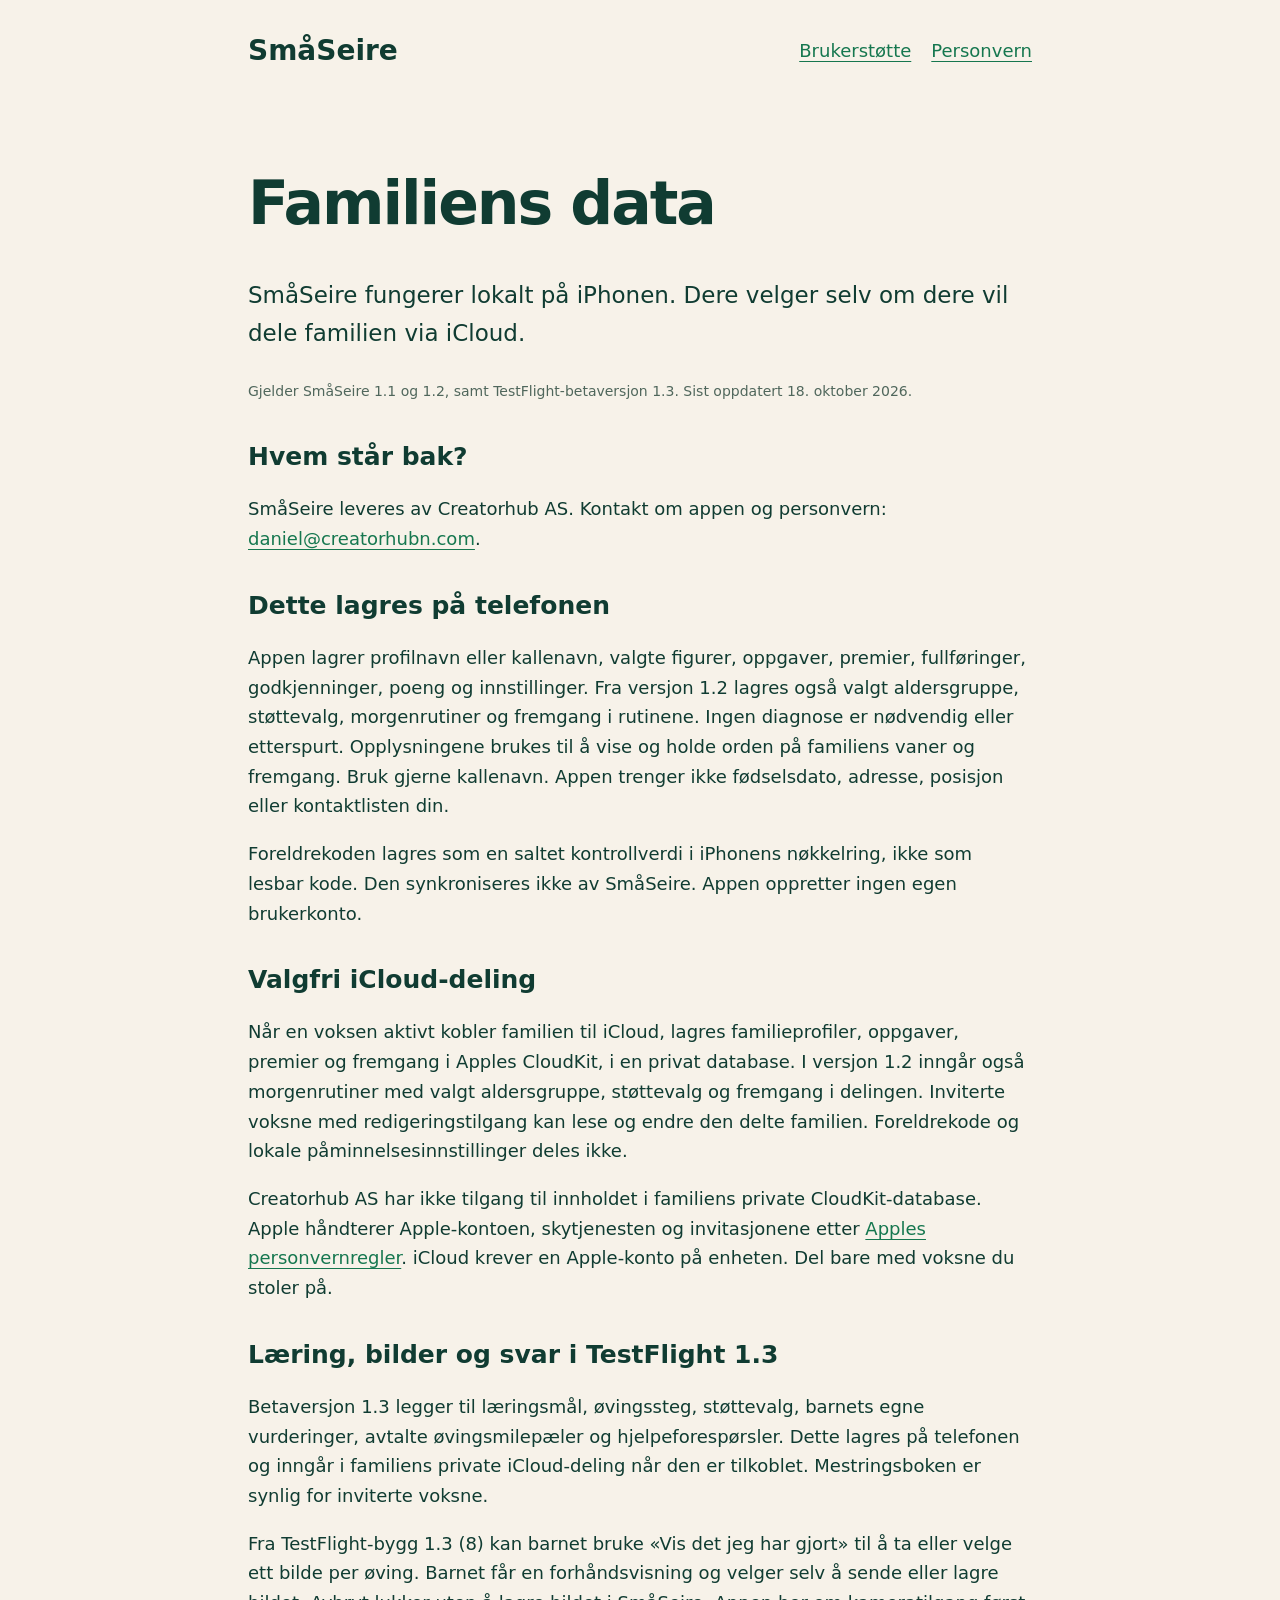
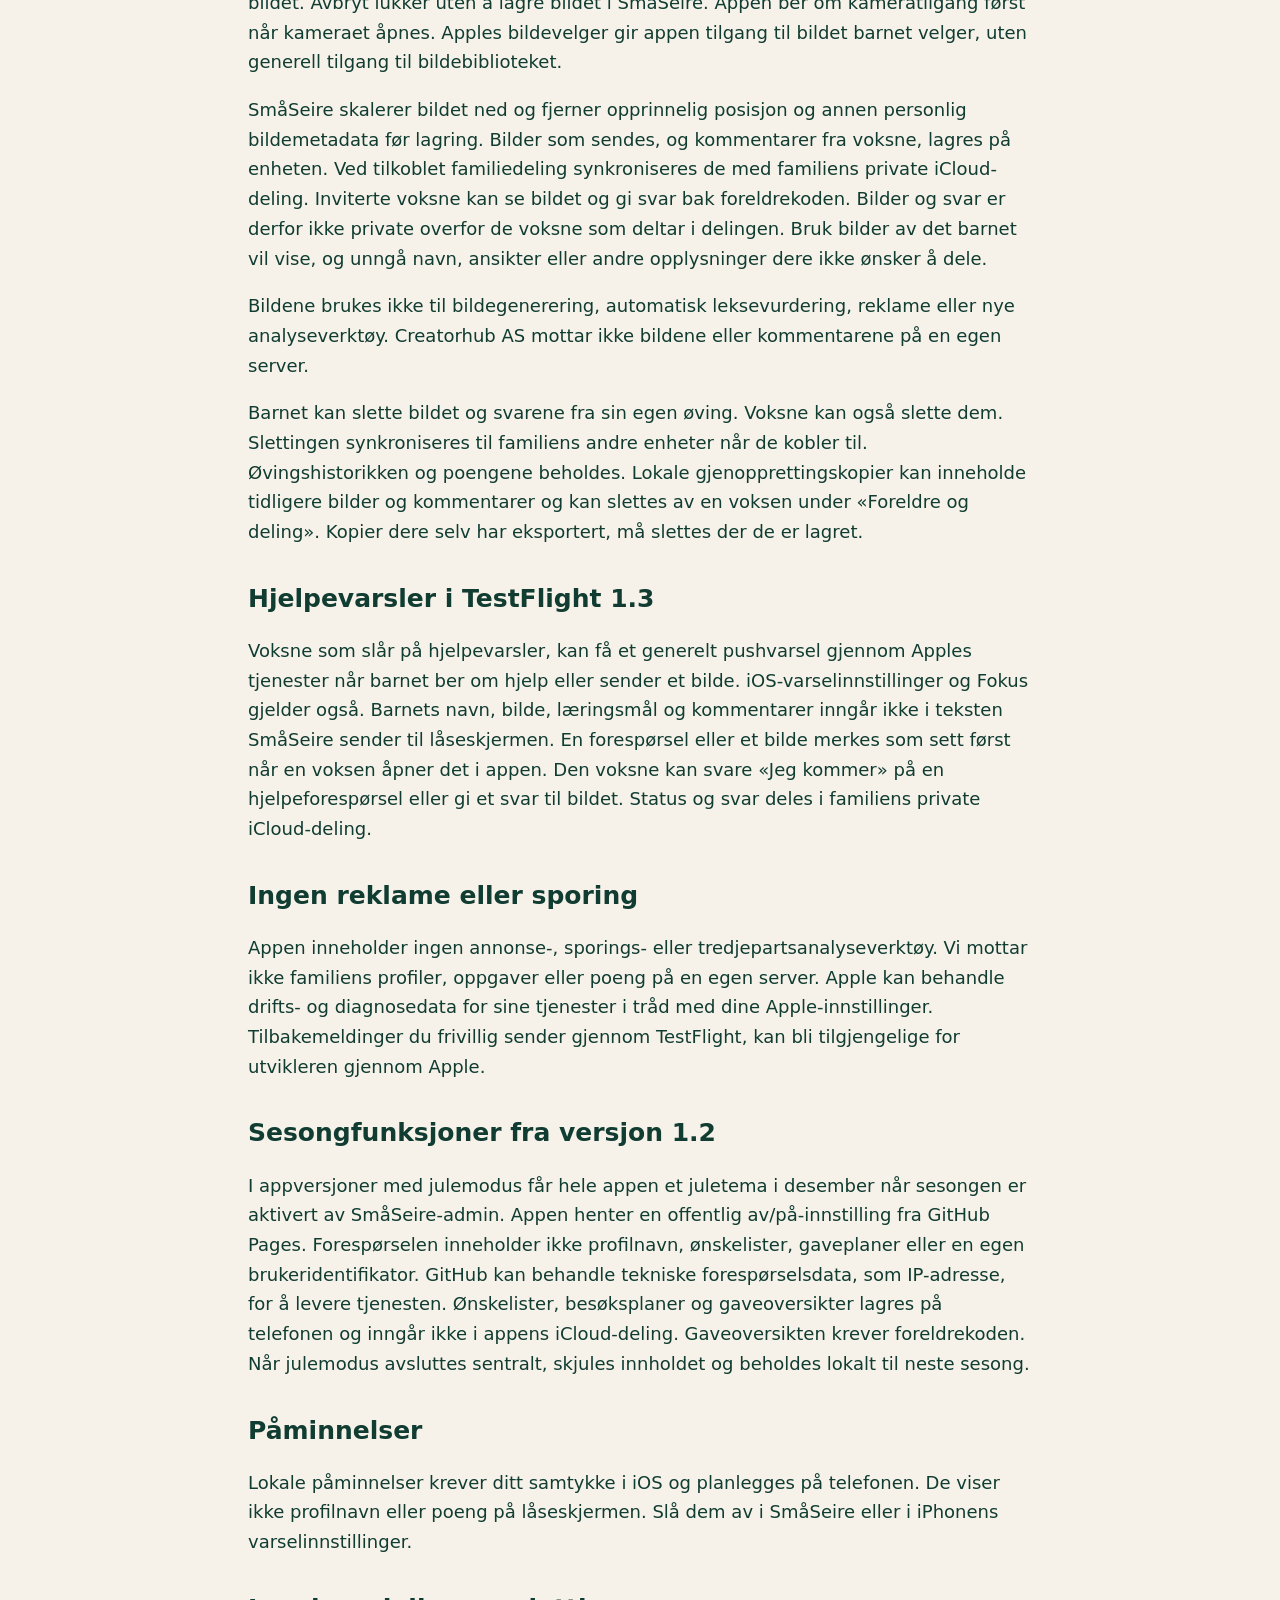
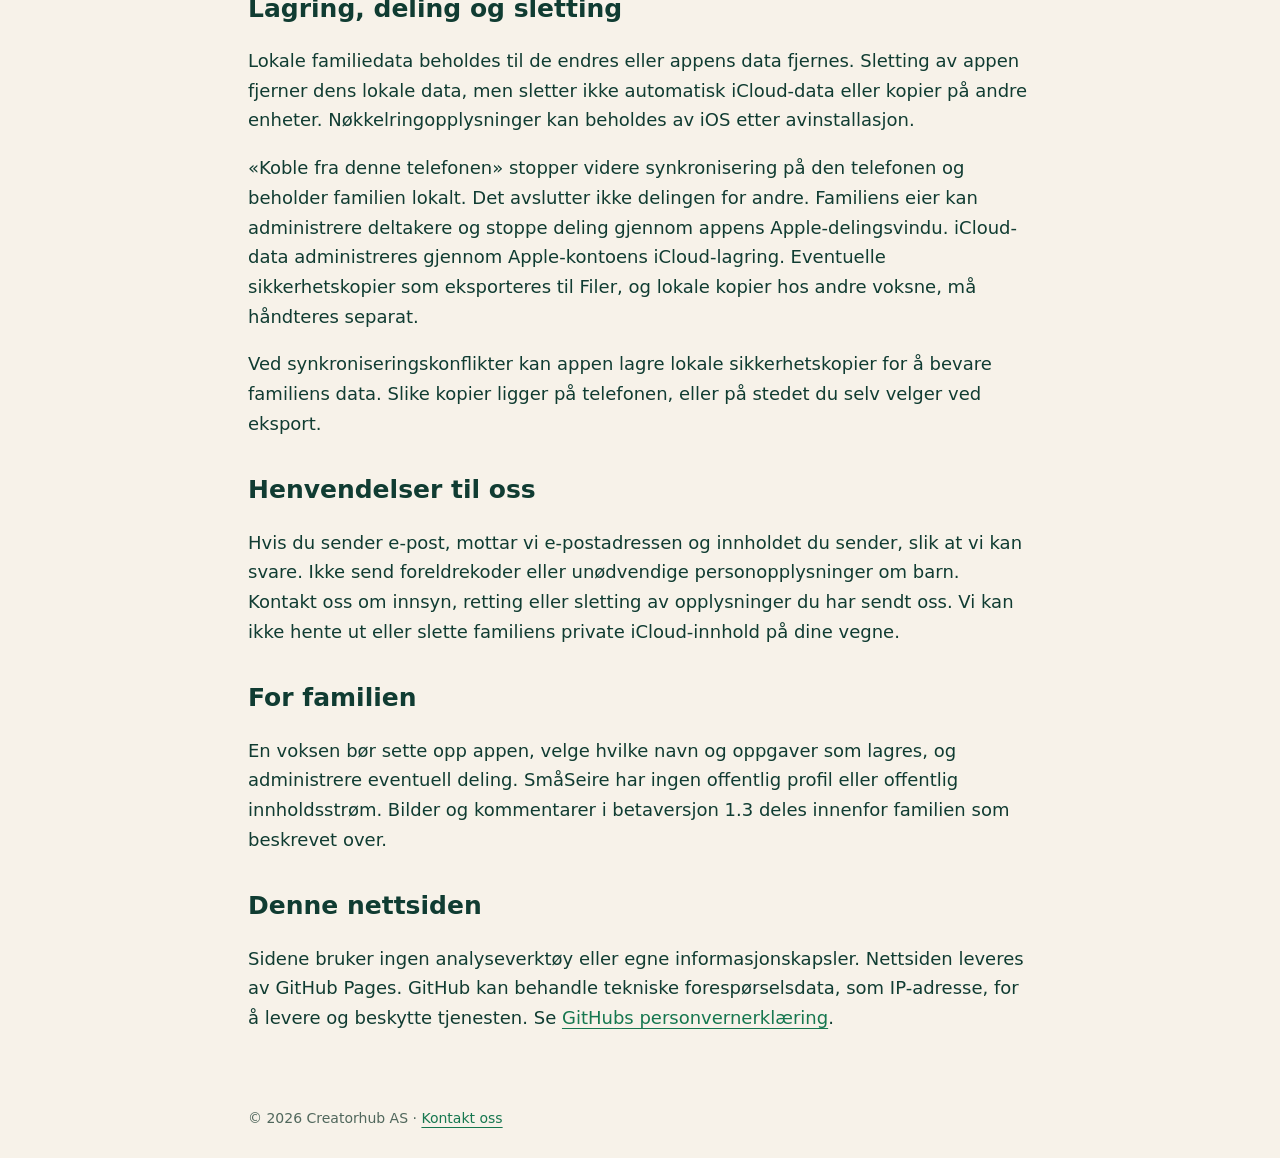
==== commit 82340c7c: "Describe learning photos and family help notifications in the 1.3 beta" ====
--- a/personvern.html
+++ b/personvern.html
@@ -1 +1 @@
-<!doctype html><html lang="nb"><head><meta charset="utf-8"><meta name="viewport" content="width=device-width,initial-scale=1"><meta name="description" content="SmåSeire fra Creatorhub AS – gode vaner for familien. Personvern og brukerstøtte."><title>Personvern · SmåSeire</title><link rel="stylesheet" href="style.css"></head><body><header><a class="brand" href="index.html">SmåSeire</a><nav aria-label="Hovedmeny"><a href="support.html">Brukerstøtte</a><a href="personvern.html">Personvern</a></nav></header><main><h1>Familiens data</h1><p class="intro">SmåSeire fungerer lokalt på iPhonen. Dere velger selv om dere vil dele familien via iCloud.</p><p><small>Gjelder SmåSeire 1.1 og 1.2. Sist oppdatert 16. oktober 2026.</small></p><h2>Hvem står bak?</h2><p>SmåSeire leveres av Creatorhub AS. Kontakt om appen og personvern: <a href="mailto:daniel@creatorhubn.com">daniel@creatorhubn.com</a>.</p><h2>Dette lagres på telefonen</h2><p>Appen lagrer profilnavn eller kallenavn, valgte figurer, oppgaver, premier, fullføringer, godkjenninger, poeng og innstillinger. Fra versjon 1.2 lagres også valgt aldersgruppe, støttevalg, morgenrutiner og fremgang i rutinene. Ingen diagnose er nødvendig eller etterspurt. Opplysningene brukes til å vise og holde orden på familiens vaner og fremgang. Bruk gjerne kallenavn. Appen trenger ikke fødselsdato, adresse, posisjon eller kontaktlisten din.</p><p>Foreldrekoden lagres som en saltet kontrollverdi i iPhonens nøkkelring, ikke som lesbar kode. Den synkroniseres ikke av SmåSeire. Appen oppretter ingen egen brukerkonto.</p><h2>Valgfri iCloud-deling</h2><p>Når en voksen aktivt kobler familien til iCloud, lagres familieprofiler, oppgaver, premier og fremgang i Apples CloudKit, i en privat database. I versjon 1.2 inngår også morgenrutiner med valgt aldersgruppe, støttevalg og fremgang i delingen. Inviterte voksne med redigeringstilgang kan lese og endre den delte familien. Foreldrekode og lokale påminnelsesinnstillinger deles ikke.</p><p>Creatorhub AS har ikke tilgang til innholdet i familiens private CloudKit-database. Apple håndterer Apple-kontoen, skytjenesten og invitasjonene etter <a href="https://www.apple.com/legal/privacy/">Apples personvernregler</a>. iCloud krever en Apple-konto på enheten. Del bare med voksne du stoler på.</p><h2>Ingen reklame eller sporing</h2><p>Appen inneholder ingen annonse-, sporings- eller tredjepartsanalyseverktøy. Vi mottar ikke familiens profiler, oppgaver eller poeng på en egen server. Apple kan behandle drifts- og diagnosedata for sine tjenester i tråd med dine Apple-innstillinger. Tilbakemeldinger du frivillig sender gjennom TestFlight, kan bli tilgjengelige for utvikleren gjennom Apple.</p><h2>Sesongfunksjoner fra versjon 1.2</h2><p>I appversjoner med julemodus får hele appen et juletema i desember når sesongen er aktivert av SmåSeire-admin. Appen henter en offentlig av/på-innstilling fra GitHub Pages. Forespørselen inneholder ikke profilnavn, ønskelister, gaveplaner eller en egen brukeridentifikator. GitHub kan behandle tekniske forespørselsdata, som IP-adresse, for å levere tjenesten. Ønskelister, besøksplaner og gaveoversikter lagres på telefonen og inngår ikke i appens iCloud-deling. Gaveoversikten krever foreldrekoden. Når julemodus avsluttes sentralt, skjules innholdet og beholdes lokalt til neste sesong.</p><h2>Påminnelser</h2><p>Varsler krever ditt samtykke i iOS og planlegges lokalt på telefonen. De viser ikke profilnavn eller poeng på låseskjermen. Slå dem av i SmåSeire eller i iPhonens varselinnstillinger.</p><h2>Lagring, deling og sletting</h2><p>Lokale familiedata beholdes til de endres eller appens data fjernes. Sletting av appen fjerner dens lokale data, men sletter ikke automatisk iCloud-data eller kopier på andre enheter. Nøkkelringopplysninger kan beholdes av iOS etter avinstallasjon.</p><p>«Koble fra denne telefonen» stopper videre synkronisering på den telefonen og beholder familien lokalt. Det avslutter ikke delingen for andre. Familiens eier kan administrere deltakere og stoppe deling gjennom appens Apple-delingsvindu. iCloud-data administreres gjennom Apple-kontoens iCloud-lagring. Eventuelle sikkerhetskopier som eksporteres til Filer, og lokale kopier hos andre voksne, må håndteres separat.</p><p>Ved synkroniseringskonflikter kan appen lagre lokale sikkerhetskopier for å bevare familiens data. Slike kopier ligger på telefonen, eller på stedet du selv velger ved eksport.</p><h2>Henvendelser til oss</h2><p>Hvis du sender e-post, mottar vi e-postadressen og innholdet du sender, slik at vi kan svare. Ikke send foreldrekoder eller unødvendige personopplysninger om barn. Kontakt oss om innsyn, retting eller sletting av opplysninger du har sendt oss. Vi kan ikke hente ut eller slette familiens private iCloud-innhold på dine vegne.</p><h2>For familien</h2><p>En voksen bør sette opp appen, velge hvilke navn og oppgaver som lagres, og administrere eventuell deling. SmåSeire har ingen offentlig profil, offentlig innholdsstrøm eller chat.</p><h2>Denne nettsiden</h2><p>Sidene bruker ingen analyseverktøy eller egne informasjonskapsler. Nettsiden leveres av GitHub Pages. GitHub kan behandle tekniske forespørselsdata, som IP-adresse, for å levere og beskytte tjenesten. Se <a href="https://docs.github.com/en/site-policy/privacy-policies/github-general-privacy-statement">GitHubs personvernerklæring</a>.</p></main><footer>© 2026 Creatorhub AS · <a href="mailto:daniel@creatorhubn.com">Kontakt oss</a></footer></body></html>+<!doctype html><html lang="nb"><head><meta charset="utf-8"><meta name="viewport" content="width=device-width,initial-scale=1"><meta name="description" content="SmåSeire fra Creatorhub AS – gode vaner for familien. Personvern og brukerstøtte."><title>Personvern · SmåSeire</title><link rel="stylesheet" href="style.css"></head><body><header><a class="brand" href="index.html">SmåSeire</a><nav aria-label="Hovedmeny"><a href="support.html">Brukerstøtte</a><a href="personvern.html">Personvern</a></nav></header><main><h1>Familiens data</h1><p class="intro">SmåSeire fungerer lokalt på iPhonen. Dere velger selv om dere vil dele familien via iCloud.</p><p><small>Gjelder SmåSeire 1.1 og 1.2, samt TestFlight-betaversjon 1.3. Sist oppdatert 18. oktober 2026.</small></p><h2>Hvem står bak?</h2><p>SmåSeire leveres av Creatorhub AS. Kontakt om appen og personvern: <a href="mailto:daniel@creatorhubn.com">daniel@creatorhubn.com</a>.</p><h2>Dette lagres på telefonen</h2><p>Appen lagrer profilnavn eller kallenavn, valgte figurer, oppgaver, premier, fullføringer, godkjenninger, poeng og innstillinger. Fra versjon 1.2 lagres også valgt aldersgruppe, støttevalg, morgenrutiner og fremgang i rutinene. Ingen diagnose er nødvendig eller etterspurt. Opplysningene brukes til å vise og holde orden på familiens vaner og fremgang. Bruk gjerne kallenavn. Appen trenger ikke fødselsdato, adresse, posisjon eller kontaktlisten din.</p><p>Foreldrekoden lagres som en saltet kontrollverdi i iPhonens nøkkelring, ikke som lesbar kode. Den synkroniseres ikke av SmåSeire. Appen oppretter ingen egen brukerkonto.</p><h2>Valgfri iCloud-deling</h2><p>Når en voksen aktivt kobler familien til iCloud, lagres familieprofiler, oppgaver, premier og fremgang i Apples CloudKit, i en privat database. I versjon 1.2 inngår også morgenrutiner med valgt aldersgruppe, støttevalg og fremgang i delingen. Inviterte voksne med redigeringstilgang kan lese og endre den delte familien. Foreldrekode og lokale påminnelsesinnstillinger deles ikke.</p><p>Creatorhub AS har ikke tilgang til innholdet i familiens private CloudKit-database. Apple håndterer Apple-kontoen, skytjenesten og invitasjonene etter <a href="https://www.apple.com/legal/privacy/">Apples personvernregler</a>. iCloud krever en Apple-konto på enheten. Del bare med voksne du stoler på.</p><h2>Læring, bilder og svar i TestFlight 1.3</h2><p>Betaversjon 1.3 legger til læringsmål, øvingssteg, støttevalg, barnets egne vurderinger, avtalte øvingsmilepæler og hjelpeforespørsler. Dette lagres på telefonen og inngår i familiens private iCloud-deling når den er tilkoblet. Mestringsboken er synlig for inviterte voksne.</p><p>Fra TestFlight-bygg 1.3 (8) kan barnet bruke «Vis det jeg har gjort» til å ta eller velge ett bilde per øving. Barnet får en forhåndsvisning og velger selv å sende eller lagre bildet. Avbryt lukker uten å lagre bildet i SmåSeire. Appen ber om kameratilgang først når kameraet åpnes. Apples bildevelger gir appen tilgang til bildet barnet velger, uten generell tilgang til bildebiblioteket.</p><p>SmåSeire skalerer bildet ned og fjerner opprinnelig posisjon og annen personlig bildemetadata før lagring. Bilder som sendes, og kommentarer fra voksne, lagres på enheten. Ved tilkoblet familiedeling synkroniseres de med familiens private iCloud-deling. Inviterte voksne kan se bildet og gi svar bak foreldrekoden. Bilder og svar er derfor ikke private overfor de voksne som deltar i delingen. Bruk bilder av det barnet vil vise, og unngå navn, ansikter eller andre opplysninger dere ikke ønsker å dele.</p><p>Bildene brukes ikke til bildegenerering, automatisk leksevurdering, reklame eller nye analyseverktøy. Creatorhub AS mottar ikke bildene eller kommentarene på en egen server.</p><p>Barnet kan slette bildet og svarene fra sin egen øving. Voksne kan også slette dem. Slettingen synkroniseres til familiens andre enheter når de kobler til. Øvingshistorikken og poengene beholdes. Lokale gjenopprettingskopier kan inneholde tidligere bilder og kommentarer og kan slettes av en voksen under «Foreldre og deling». Kopier dere selv har eksportert, må slettes der de er lagret.</p><h2>Hjelpevarsler i TestFlight 1.3</h2><p>Voksne som slår på hjelpevarsler, kan få et generelt pushvarsel gjennom Apples tjenester når barnet ber om hjelp eller sender et bilde. iOS-varselinnstillinger og Fokus gjelder også. Barnets navn, bilde, læringsmål og kommentarer inngår ikke i teksten SmåSeire sender til låseskjermen. En forespørsel eller et bilde merkes som sett først når en voksen åpner det i appen. Den voksne kan svare «Jeg kommer» på en hjelpeforespørsel eller gi et svar til bildet. Status og svar deles i familiens private iCloud-deling.</p><h2>Ingen reklame eller sporing</h2><p>Appen inneholder ingen annonse-, sporings- eller tredjepartsanalyseverktøy. Vi mottar ikke familiens profiler, oppgaver eller poeng på en egen server. Apple kan behandle drifts- og diagnosedata for sine tjenester i tråd med dine Apple-innstillinger. Tilbakemeldinger du frivillig sender gjennom TestFlight, kan bli tilgjengelige for utvikleren gjennom Apple.</p><h2>Sesongfunksjoner fra versjon 1.2</h2><p>I appversjoner med julemodus får hele appen et juletema i desember når sesongen er aktivert av SmåSeire-admin. Appen henter en offentlig av/på-innstilling fra GitHub Pages. Forespørselen inneholder ikke profilnavn, ønskelister, gaveplaner eller en egen brukeridentifikator. GitHub kan behandle tekniske forespørselsdata, som IP-adresse, for å levere tjenesten. Ønskelister, besøksplaner og gaveoversikter lagres på telefonen og inngår ikke i appens iCloud-deling. Gaveoversikten krever foreldrekoden. Når julemodus avsluttes sentralt, skjules innholdet og beholdes lokalt til neste sesong.</p><h2>Påminnelser</h2><p>Lokale påminnelser krever ditt samtykke i iOS og planlegges på telefonen. De viser ikke profilnavn eller poeng på låseskjermen. Slå dem av i SmåSeire eller i iPhonens varselinnstillinger.</p><h2>Lagring, deling og sletting</h2><p>Lokale familiedata beholdes til de endres eller appens data fjernes. Sletting av appen fjerner dens lokale data, men sletter ikke automatisk iCloud-data eller kopier på andre enheter. Nøkkelringopplysninger kan beholdes av iOS etter avinstallasjon.</p><p>«Koble fra denne telefonen» stopper videre synkronisering på den telefonen og beholder familien lokalt. Det avslutter ikke delingen for andre. Familiens eier kan administrere deltakere og stoppe deling gjennom appens Apple-delingsvindu. iCloud-data administreres gjennom Apple-kontoens iCloud-lagring. Eventuelle sikkerhetskopier som eksporteres til Filer, og lokale kopier hos andre voksne, må håndteres separat.</p><p>Ved synkroniseringskonflikter kan appen lagre lokale sikkerhetskopier for å bevare familiens data. Slike kopier ligger på telefonen, eller på stedet du selv velger ved eksport.</p><h2>Henvendelser til oss</h2><p>Hvis du sender e-post, mottar vi e-postadressen og innholdet du sender, slik at vi kan svare. Ikke send foreldrekoder eller unødvendige personopplysninger om barn. Kontakt oss om innsyn, retting eller sletting av opplysninger du har sendt oss. Vi kan ikke hente ut eller slette familiens private iCloud-innhold på dine vegne.</p><h2>For familien</h2><p>En voksen bør sette opp appen, velge hvilke navn og oppgaver som lagres, og administrere eventuell deling. SmåSeire har ingen offentlig profil eller offentlig innholdsstrøm. Bilder og kommentarer i betaversjon 1.3 deles innenfor familien som beskrevet over.</p><h2>Denne nettsiden</h2><p>Sidene bruker ingen analyseverktøy eller egne informasjonskapsler. Nettsiden leveres av GitHub Pages. GitHub kan behandle tekniske forespørselsdata, som IP-adresse, for å levere og beskytte tjenesten. Se <a href="https://docs.github.com/en/site-policy/privacy-policies/github-general-privacy-statement">GitHubs personvernerklæring</a>.</p></main><footer>© 2026 Creatorhub AS · <a href="mailto:daniel@creatorhubn.com">Kontakt oss</a></footer></body></html>
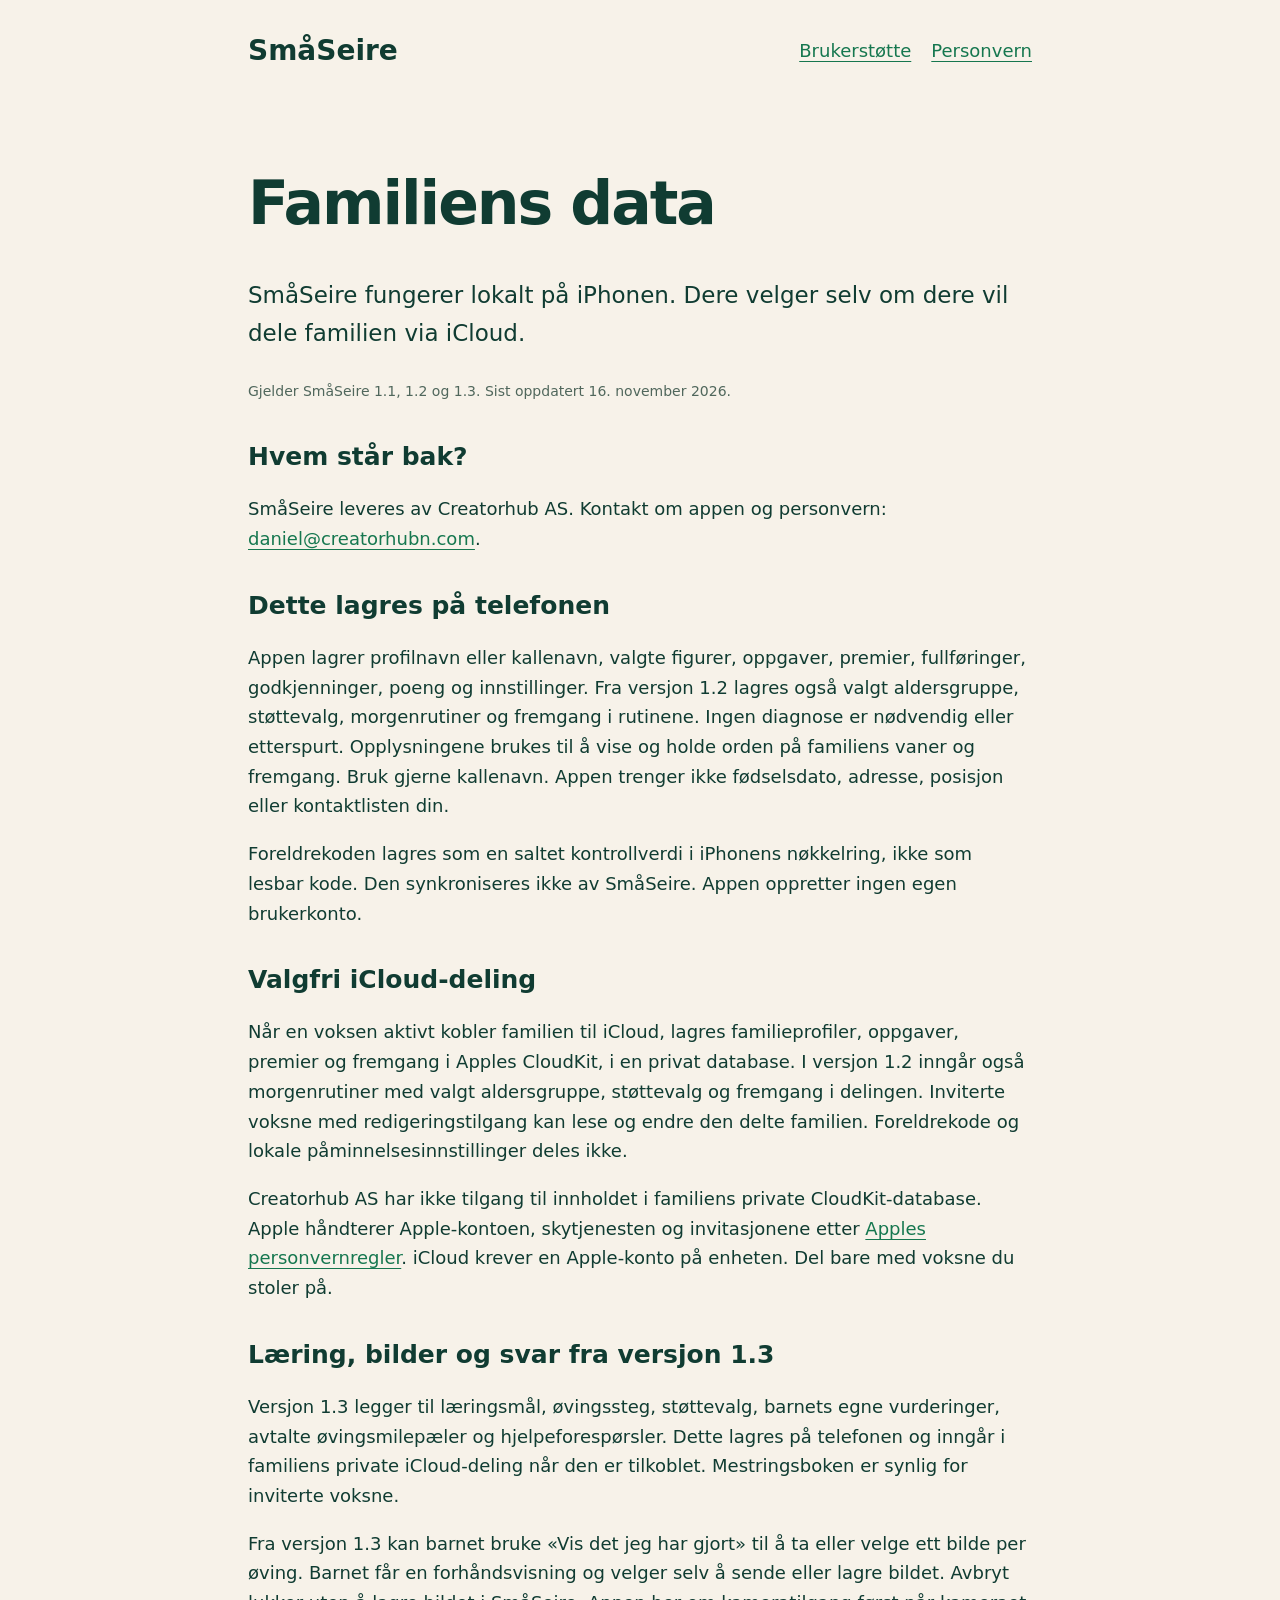
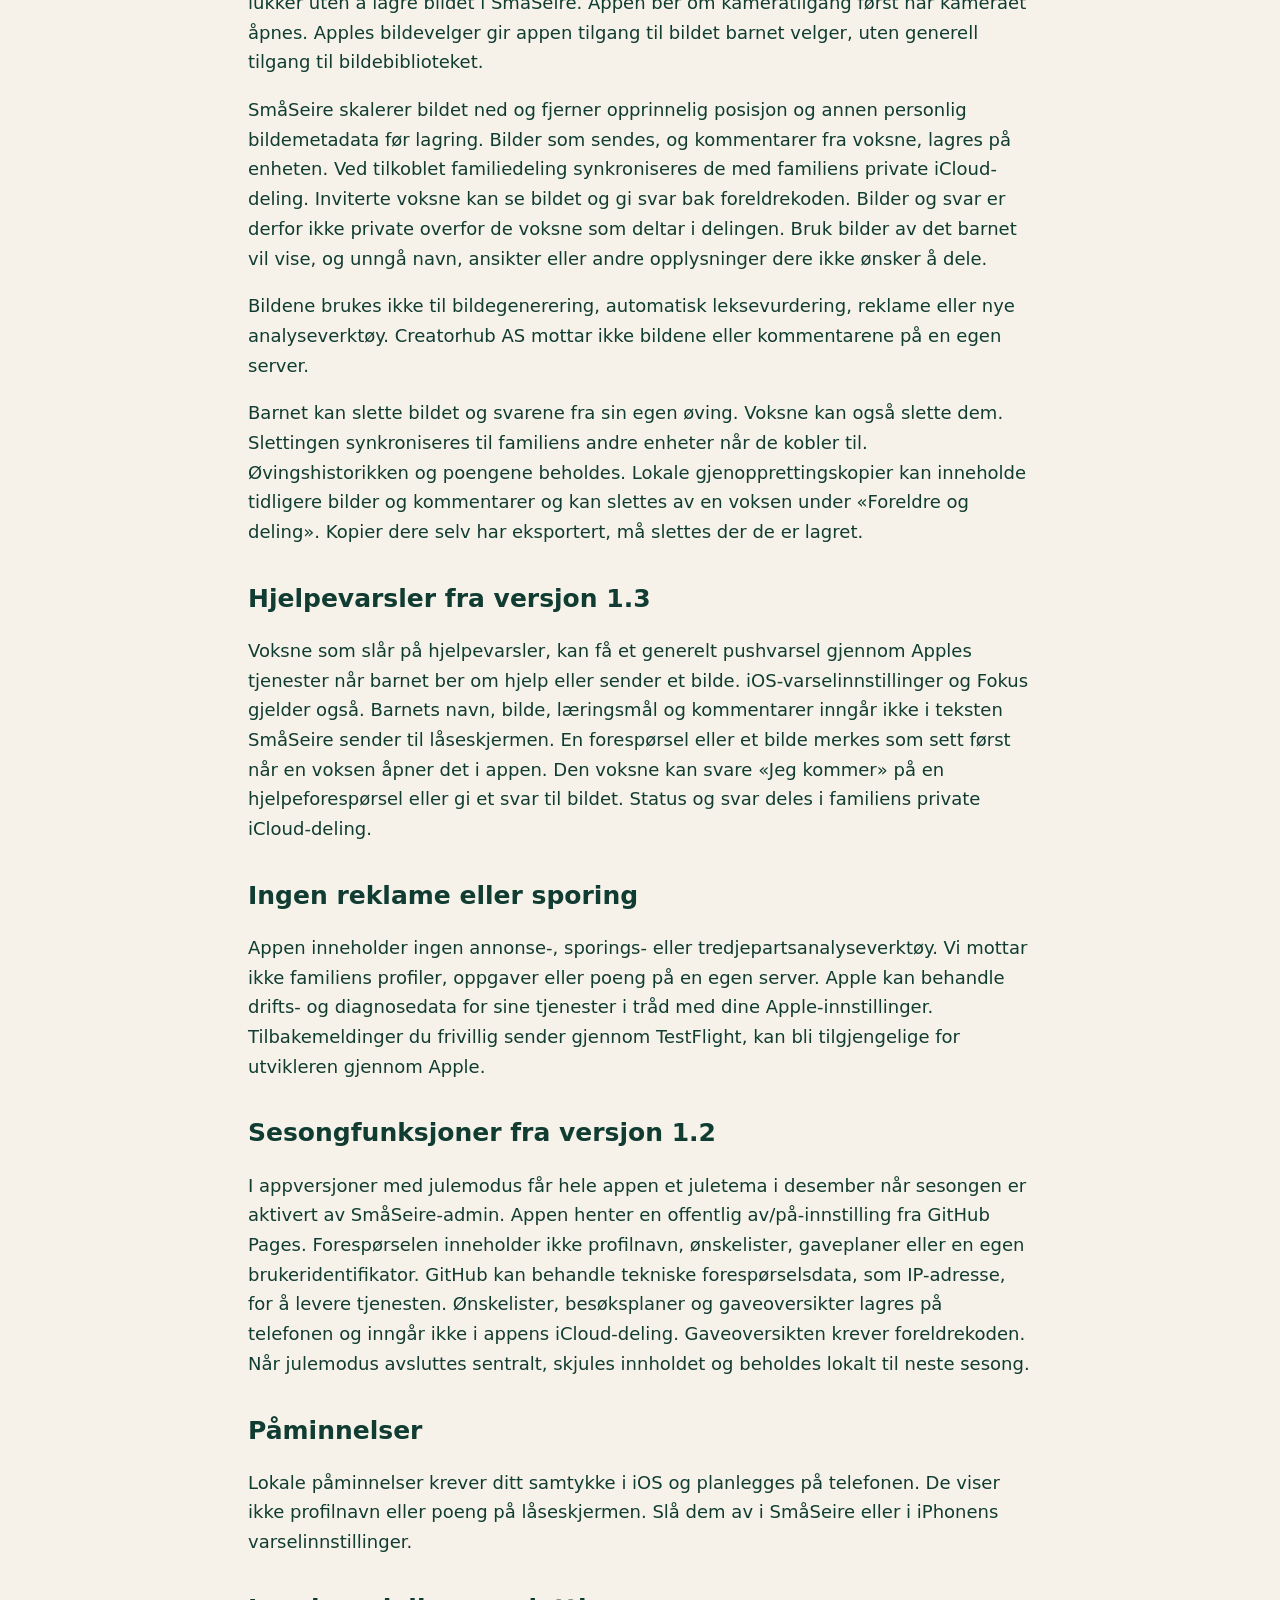
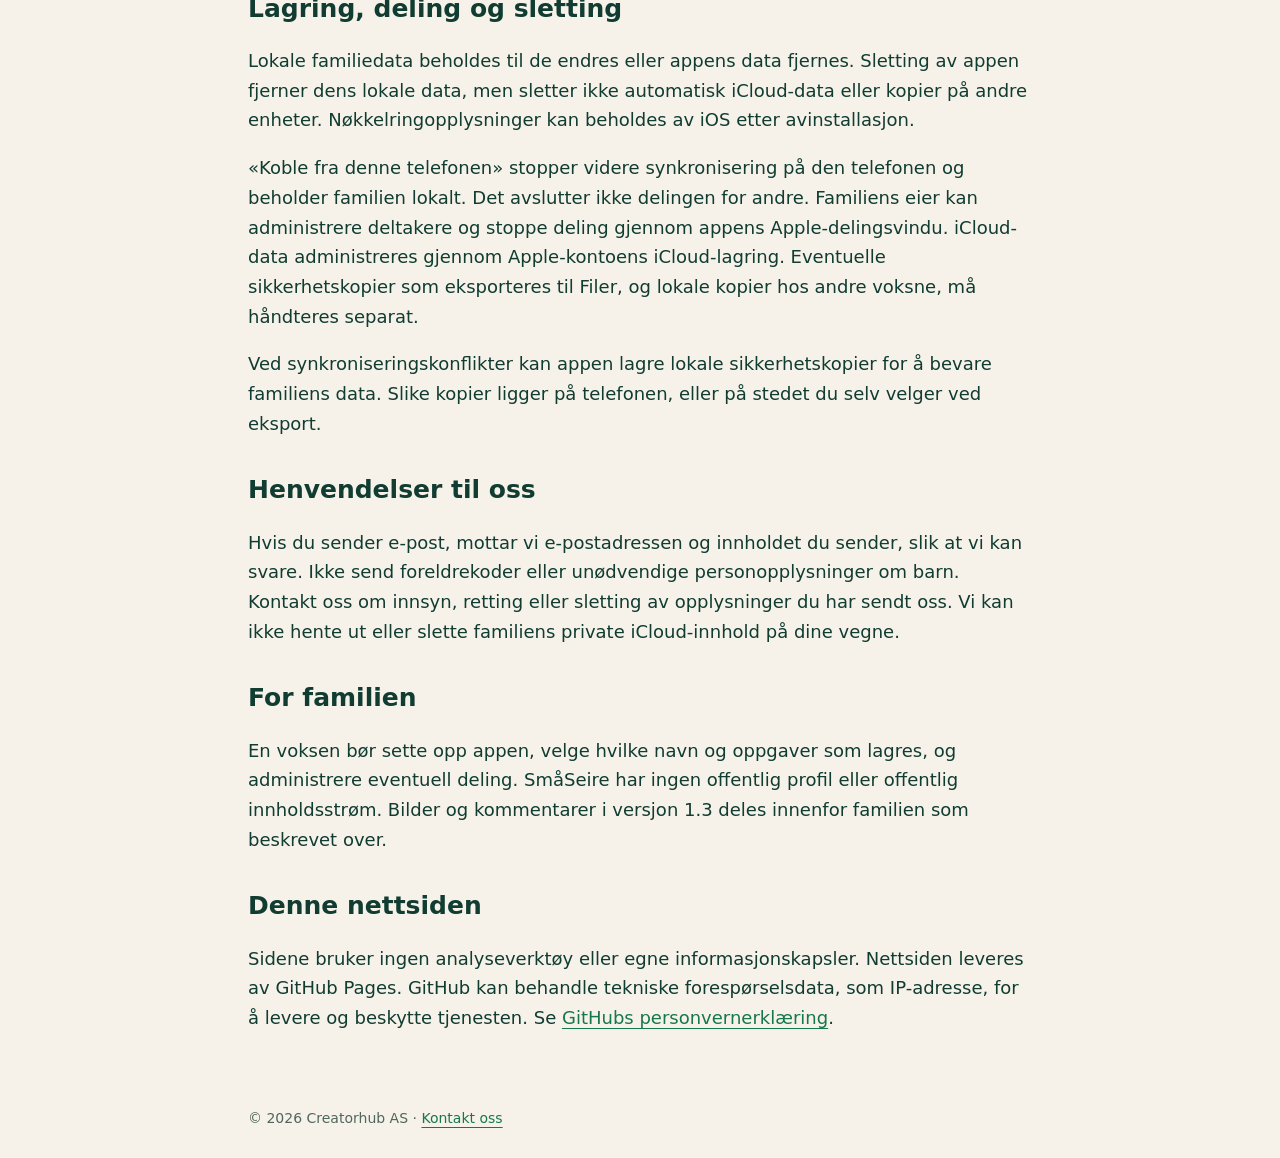
==== commit 608cc569: "Prepare privacy and support pages for SmåSeire 1.3 release" ====
--- a/personvern.html
+++ b/personvern.html
@@ -1 +1 @@
-<!doctype html><html lang="nb"><head><meta charset="utf-8"><meta name="viewport" content="width=device-width,initial-scale=1"><meta name="description" content="SmåSeire fra Creatorhub AS – gode vaner for familien. Personvern og brukerstøtte."><title>Personvern · SmåSeire</title><link rel="stylesheet" href="style.css"></head><body><header><a class="brand" href="index.html">SmåSeire</a><nav aria-label="Hovedmeny"><a href="support.html">Brukerstøtte</a><a href="personvern.html">Personvern</a></nav></header><main><h1>Familiens data</h1><p class="intro">SmåSeire fungerer lokalt på iPhonen. Dere velger selv om dere vil dele familien via iCloud.</p><p><small>Gjelder SmåSeire 1.1 og 1.2, samt TestFlight-betaversjon 1.3. Sist oppdatert 18. oktober 2026.</small></p><h2>Hvem står bak?</h2><p>SmåSeire leveres av Creatorhub AS. Kontakt om appen og personvern: <a href="mailto:daniel@creatorhubn.com">daniel@creatorhubn.com</a>.</p><h2>Dette lagres på telefonen</h2><p>Appen lagrer profilnavn eller kallenavn, valgte figurer, oppgaver, premier, fullføringer, godkjenninger, poeng og innstillinger. Fra versjon 1.2 lagres også valgt aldersgruppe, støttevalg, morgenrutiner og fremgang i rutinene. Ingen diagnose er nødvendig eller etterspurt. Opplysningene brukes til å vise og holde orden på familiens vaner og fremgang. Bruk gjerne kallenavn. Appen trenger ikke fødselsdato, adresse, posisjon eller kontaktlisten din.</p><p>Foreldrekoden lagres som en saltet kontrollverdi i iPhonens nøkkelring, ikke som lesbar kode. Den synkroniseres ikke av SmåSeire. Appen oppretter ingen egen brukerkonto.</p><h2>Valgfri iCloud-deling</h2><p>Når en voksen aktivt kobler familien til iCloud, lagres familieprofiler, oppgaver, premier og fremgang i Apples CloudKit, i en privat database. I versjon 1.2 inngår også morgenrutiner med valgt aldersgruppe, støttevalg og fremgang i delingen. Inviterte voksne med redigeringstilgang kan lese og endre den delte familien. Foreldrekode og lokale påminnelsesinnstillinger deles ikke.</p><p>Creatorhub AS har ikke tilgang til innholdet i familiens private CloudKit-database. Apple håndterer Apple-kontoen, skytjenesten og invitasjonene etter <a href="https://www.apple.com/legal/privacy/">Apples personvernregler</a>. iCloud krever en Apple-konto på enheten. Del bare med voksne du stoler på.</p><h2>Læring, bilder og svar i TestFlight 1.3</h2><p>Betaversjon 1.3 legger til læringsmål, øvingssteg, støttevalg, barnets egne vurderinger, avtalte øvingsmilepæler og hjelpeforespørsler. Dette lagres på telefonen og inngår i familiens private iCloud-deling når den er tilkoblet. Mestringsboken er synlig for inviterte voksne.</p><p>Fra TestFlight-bygg 1.3 (8) kan barnet bruke «Vis det jeg har gjort» til å ta eller velge ett bilde per øving. Barnet får en forhåndsvisning og velger selv å sende eller lagre bildet. Avbryt lukker uten å lagre bildet i SmåSeire. Appen ber om kameratilgang først når kameraet åpnes. Apples bildevelger gir appen tilgang til bildet barnet velger, uten generell tilgang til bildebiblioteket.</p><p>SmåSeire skalerer bildet ned og fjerner opprinnelig posisjon og annen personlig bildemetadata før lagring. Bilder som sendes, og kommentarer fra voksne, lagres på enheten. Ved tilkoblet familiedeling synkroniseres de med familiens private iCloud-deling. Inviterte voksne kan se bildet og gi svar bak foreldrekoden. Bilder og svar er derfor ikke private overfor de voksne som deltar i delingen. Bruk bilder av det barnet vil vise, og unngå navn, ansikter eller andre opplysninger dere ikke ønsker å dele.</p><p>Bildene brukes ikke til bildegenerering, automatisk leksevurdering, reklame eller nye analyseverktøy. Creatorhub AS mottar ikke bildene eller kommentarene på en egen server.</p><p>Barnet kan slette bildet og svarene fra sin egen øving. Voksne kan også slette dem. Slettingen synkroniseres til familiens andre enheter når de kobler til. Øvingshistorikken og poengene beholdes. Lokale gjenopprettingskopier kan inneholde tidligere bilder og kommentarer og kan slettes av en voksen under «Foreldre og deling». Kopier dere selv har eksportert, må slettes der de er lagret.</p><h2>Hjelpevarsler i TestFlight 1.3</h2><p>Voksne som slår på hjelpevarsler, kan få et generelt pushvarsel gjennom Apples tjenester når barnet ber om hjelp eller sender et bilde. iOS-varselinnstillinger og Fokus gjelder også. Barnets navn, bilde, læringsmål og kommentarer inngår ikke i teksten SmåSeire sender til låseskjermen. En forespørsel eller et bilde merkes som sett først når en voksen åpner det i appen. Den voksne kan svare «Jeg kommer» på en hjelpeforespørsel eller gi et svar til bildet. Status og svar deles i familiens private iCloud-deling.</p><h2>Ingen reklame eller sporing</h2><p>Appen inneholder ingen annonse-, sporings- eller tredjepartsanalyseverktøy. Vi mottar ikke familiens profiler, oppgaver eller poeng på en egen server. Apple kan behandle drifts- og diagnosedata for sine tjenester i tråd med dine Apple-innstillinger. Tilbakemeldinger du frivillig sender gjennom TestFlight, kan bli tilgjengelige for utvikleren gjennom Apple.</p><h2>Sesongfunksjoner fra versjon 1.2</h2><p>I appversjoner med julemodus får hele appen et juletema i desember når sesongen er aktivert av SmåSeire-admin. Appen henter en offentlig av/på-innstilling fra GitHub Pages. Forespørselen inneholder ikke profilnavn, ønskelister, gaveplaner eller en egen brukeridentifikator. GitHub kan behandle tekniske forespørselsdata, som IP-adresse, for å levere tjenesten. Ønskelister, besøksplaner og gaveoversikter lagres på telefonen og inngår ikke i appens iCloud-deling. Gaveoversikten krever foreldrekoden. Når julemodus avsluttes sentralt, skjules innholdet og beholdes lokalt til neste sesong.</p><h2>Påminnelser</h2><p>Lokale påminnelser krever ditt samtykke i iOS og planlegges på telefonen. De viser ikke profilnavn eller poeng på låseskjermen. Slå dem av i SmåSeire eller i iPhonens varselinnstillinger.</p><h2>Lagring, deling og sletting</h2><p>Lokale familiedata beholdes til de endres eller appens data fjernes. Sletting av appen fjerner dens lokale data, men sletter ikke automatisk iCloud-data eller kopier på andre enheter. Nøkkelringopplysninger kan beholdes av iOS etter avinstallasjon.</p><p>«Koble fra denne telefonen» stopper videre synkronisering på den telefonen og beholder familien lokalt. Det avslutter ikke delingen for andre. Familiens eier kan administrere deltakere og stoppe deling gjennom appens Apple-delingsvindu. iCloud-data administreres gjennom Apple-kontoens iCloud-lagring. Eventuelle sikkerhetskopier som eksporteres til Filer, og lokale kopier hos andre voksne, må håndteres separat.</p><p>Ved synkroniseringskonflikter kan appen lagre lokale sikkerhetskopier for å bevare familiens data. Slike kopier ligger på telefonen, eller på stedet du selv velger ved eksport.</p><h2>Henvendelser til oss</h2><p>Hvis du sender e-post, mottar vi e-postadressen og innholdet du sender, slik at vi kan svare. Ikke send foreldrekoder eller unødvendige personopplysninger om barn. Kontakt oss om innsyn, retting eller sletting av opplysninger du har sendt oss. Vi kan ikke hente ut eller slette familiens private iCloud-innhold på dine vegne.</p><h2>For familien</h2><p>En voksen bør sette opp appen, velge hvilke navn og oppgaver som lagres, og administrere eventuell deling. SmåSeire har ingen offentlig profil eller offentlig innholdsstrøm. Bilder og kommentarer i betaversjon 1.3 deles innenfor familien som beskrevet over.</p><h2>Denne nettsiden</h2><p>Sidene bruker ingen analyseverktøy eller egne informasjonskapsler. Nettsiden leveres av GitHub Pages. GitHub kan behandle tekniske forespørselsdata, som IP-adresse, for å levere og beskytte tjenesten. Se <a href="https://docs.github.com/en/site-policy/privacy-policies/github-general-privacy-statement">GitHubs personvernerklæring</a>.</p></main><footer>© 2026 Creatorhub AS · <a href="mailto:daniel@creatorhubn.com">Kontakt oss</a></footer></body></html>+<!doctype html><html lang="nb"><head><meta charset="utf-8"><meta name="viewport" content="width=device-width,initial-scale=1"><meta name="description" content="SmåSeire fra Creatorhub AS – gode vaner for familien. Personvern og brukerstøtte."><title>Personvern · SmåSeire</title><link rel="stylesheet" href="style.css"></head><body><header><a class="brand" href="index.html">SmåSeire</a><nav aria-label="Hovedmeny"><a href="support.html">Brukerstøtte</a><a href="personvern.html">Personvern</a></nav></header><main><h1>Familiens data</h1><p class="intro">SmåSeire fungerer lokalt på iPhonen. Dere velger selv om dere vil dele familien via iCloud.</p><p><small>Gjelder SmåSeire 1.1, 1.2 og 1.3. Sist oppdatert 16. november 2026.</small></p><h2>Hvem står bak?</h2><p>SmåSeire leveres av Creatorhub AS. Kontakt om appen og personvern: <a href="mailto:daniel@creatorhubn.com">daniel@creatorhubn.com</a>.</p><h2>Dette lagres på telefonen</h2><p>Appen lagrer profilnavn eller kallenavn, valgte figurer, oppgaver, premier, fullføringer, godkjenninger, poeng og innstillinger. Fra versjon 1.2 lagres også valgt aldersgruppe, støttevalg, morgenrutiner og fremgang i rutinene. Ingen diagnose er nødvendig eller etterspurt. Opplysningene brukes til å vise og holde orden på familiens vaner og fremgang. Bruk gjerne kallenavn. Appen trenger ikke fødselsdato, adresse, posisjon eller kontaktlisten din.</p><p>Foreldrekoden lagres som en saltet kontrollverdi i iPhonens nøkkelring, ikke som lesbar kode. Den synkroniseres ikke av SmåSeire. Appen oppretter ingen egen brukerkonto.</p><h2>Valgfri iCloud-deling</h2><p>Når en voksen aktivt kobler familien til iCloud, lagres familieprofiler, oppgaver, premier og fremgang i Apples CloudKit, i en privat database. I versjon 1.2 inngår også morgenrutiner med valgt aldersgruppe, støttevalg og fremgang i delingen. Inviterte voksne med redigeringstilgang kan lese og endre den delte familien. Foreldrekode og lokale påminnelsesinnstillinger deles ikke.</p><p>Creatorhub AS har ikke tilgang til innholdet i familiens private CloudKit-database. Apple håndterer Apple-kontoen, skytjenesten og invitasjonene etter <a href="https://www.apple.com/legal/privacy/">Apples personvernregler</a>. iCloud krever en Apple-konto på enheten. Del bare med voksne du stoler på.</p><h2>Læring, bilder og svar fra versjon 1.3</h2><p>Versjon 1.3 legger til læringsmål, øvingssteg, støttevalg, barnets egne vurderinger, avtalte øvingsmilepæler og hjelpeforespørsler. Dette lagres på telefonen og inngår i familiens private iCloud-deling når den er tilkoblet. Mestringsboken er synlig for inviterte voksne.</p><p>Fra versjon 1.3 kan barnet bruke «Vis det jeg har gjort» til å ta eller velge ett bilde per øving. Barnet får en forhåndsvisning og velger selv å sende eller lagre bildet. Avbryt lukker uten å lagre bildet i SmåSeire. Appen ber om kameratilgang først når kameraet åpnes. Apples bildevelger gir appen tilgang til bildet barnet velger, uten generell tilgang til bildebiblioteket.</p><p>SmåSeire skalerer bildet ned og fjerner opprinnelig posisjon og annen personlig bildemetadata før lagring. Bilder som sendes, og kommentarer fra voksne, lagres på enheten. Ved tilkoblet familiedeling synkroniseres de med familiens private iCloud-deling. Inviterte voksne kan se bildet og gi svar bak foreldrekoden. Bilder og svar er derfor ikke private overfor de voksne som deltar i delingen. Bruk bilder av det barnet vil vise, og unngå navn, ansikter eller andre opplysninger dere ikke ønsker å dele.</p><p>Bildene brukes ikke til bildegenerering, automatisk leksevurdering, reklame eller nye analyseverktøy. Creatorhub AS mottar ikke bildene eller kommentarene på en egen server.</p><p>Barnet kan slette bildet og svarene fra sin egen øving. Voksne kan også slette dem. Slettingen synkroniseres til familiens andre enheter når de kobler til. Øvingshistorikken og poengene beholdes. Lokale gjenopprettingskopier kan inneholde tidligere bilder og kommentarer og kan slettes av en voksen under «Foreldre og deling». Kopier dere selv har eksportert, må slettes der de er lagret.</p><h2>Hjelpevarsler fra versjon 1.3</h2><p>Voksne som slår på hjelpevarsler, kan få et generelt pushvarsel gjennom Apples tjenester når barnet ber om hjelp eller sender et bilde. iOS-varselinnstillinger og Fokus gjelder også. Barnets navn, bilde, læringsmål og kommentarer inngår ikke i teksten SmåSeire sender til låseskjermen. En forespørsel eller et bilde merkes som sett først når en voksen åpner det i appen. Den voksne kan svare «Jeg kommer» på en hjelpeforespørsel eller gi et svar til bildet. Status og svar deles i familiens private iCloud-deling.</p><h2>Ingen reklame eller sporing</h2><p>Appen inneholder ingen annonse-, sporings- eller tredjepartsanalyseverktøy. Vi mottar ikke familiens profiler, oppgaver eller poeng på en egen server. Apple kan behandle drifts- og diagnosedata for sine tjenester i tråd med dine Apple-innstillinger. Tilbakemeldinger du frivillig sender gjennom TestFlight, kan bli tilgjengelige for utvikleren gjennom Apple.</p><h2>Sesongfunksjoner fra versjon 1.2</h2><p>I appversjoner med julemodus får hele appen et juletema i desember når sesongen er aktivert av SmåSeire-admin. Appen henter en offentlig av/på-innstilling fra GitHub Pages. Forespørselen inneholder ikke profilnavn, ønskelister, gaveplaner eller en egen brukeridentifikator. GitHub kan behandle tekniske forespørselsdata, som IP-adresse, for å levere tjenesten. Ønskelister, besøksplaner og gaveoversikter lagres på telefonen og inngår ikke i appens iCloud-deling. Gaveoversikten krever foreldrekoden. Når julemodus avsluttes sentralt, skjules innholdet og beholdes lokalt til neste sesong.</p><h2>Påminnelser</h2><p>Lokale påminnelser krever ditt samtykke i iOS og planlegges på telefonen. De viser ikke profilnavn eller poeng på låseskjermen. Slå dem av i SmåSeire eller i iPhonens varselinnstillinger.</p><h2>Lagring, deling og sletting</h2><p>Lokale familiedata beholdes til de endres eller appens data fjernes. Sletting av appen fjerner dens lokale data, men sletter ikke automatisk iCloud-data eller kopier på andre enheter. Nøkkelringopplysninger kan beholdes av iOS etter avinstallasjon.</p><p>«Koble fra denne telefonen» stopper videre synkronisering på den telefonen og beholder familien lokalt. Det avslutter ikke delingen for andre. Familiens eier kan administrere deltakere og stoppe deling gjennom appens Apple-delingsvindu. iCloud-data administreres gjennom Apple-kontoens iCloud-lagring. Eventuelle sikkerhetskopier som eksporteres til Filer, og lokale kopier hos andre voksne, må håndteres separat.</p><p>Ved synkroniseringskonflikter kan appen lagre lokale sikkerhetskopier for å bevare familiens data. Slike kopier ligger på telefonen, eller på stedet du selv velger ved eksport.</p><h2>Henvendelser til oss</h2><p>Hvis du sender e-post, mottar vi e-postadressen og innholdet du sender, slik at vi kan svare. Ikke send foreldrekoder eller unødvendige personopplysninger om barn. Kontakt oss om innsyn, retting eller sletting av opplysninger du har sendt oss. Vi kan ikke hente ut eller slette familiens private iCloud-innhold på dine vegne.</p><h2>For familien</h2><p>En voksen bør sette opp appen, velge hvilke navn og oppgaver som lagres, og administrere eventuell deling. SmåSeire har ingen offentlig profil eller offentlig innholdsstrøm. Bilder og kommentarer i versjon 1.3 deles innenfor familien som beskrevet over.</p><h2>Denne nettsiden</h2><p>Sidene bruker ingen analyseverktøy eller egne informasjonskapsler. Nettsiden leveres av GitHub Pages. GitHub kan behandle tekniske forespørselsdata, som IP-adresse, for å levere og beskytte tjenesten. Se <a href="https://docs.github.com/en/site-policy/privacy-policies/github-general-privacy-statement">GitHubs personvernerklæring</a>.</p></main><footer>© 2026 Creatorhub AS · <a href="mailto:daniel@creatorhubn.com">Kontakt oss</a></footer></body></html>
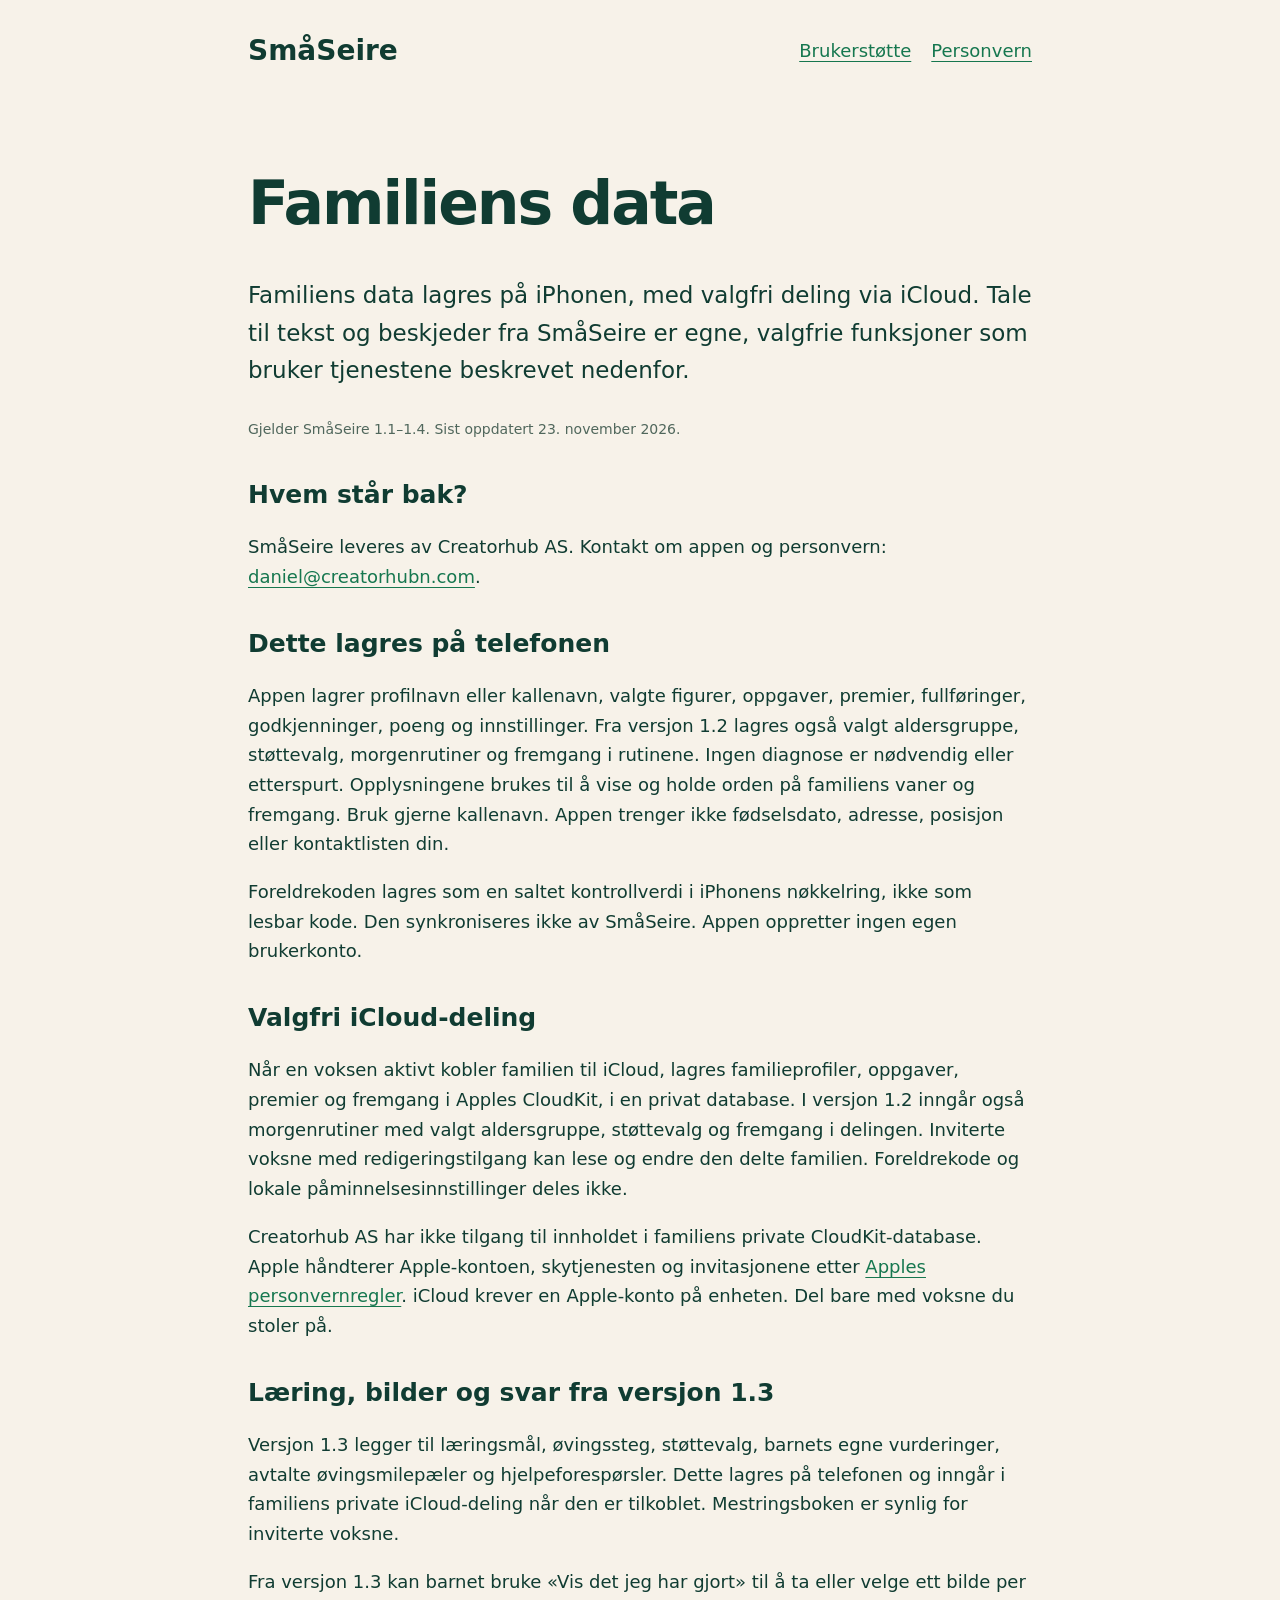
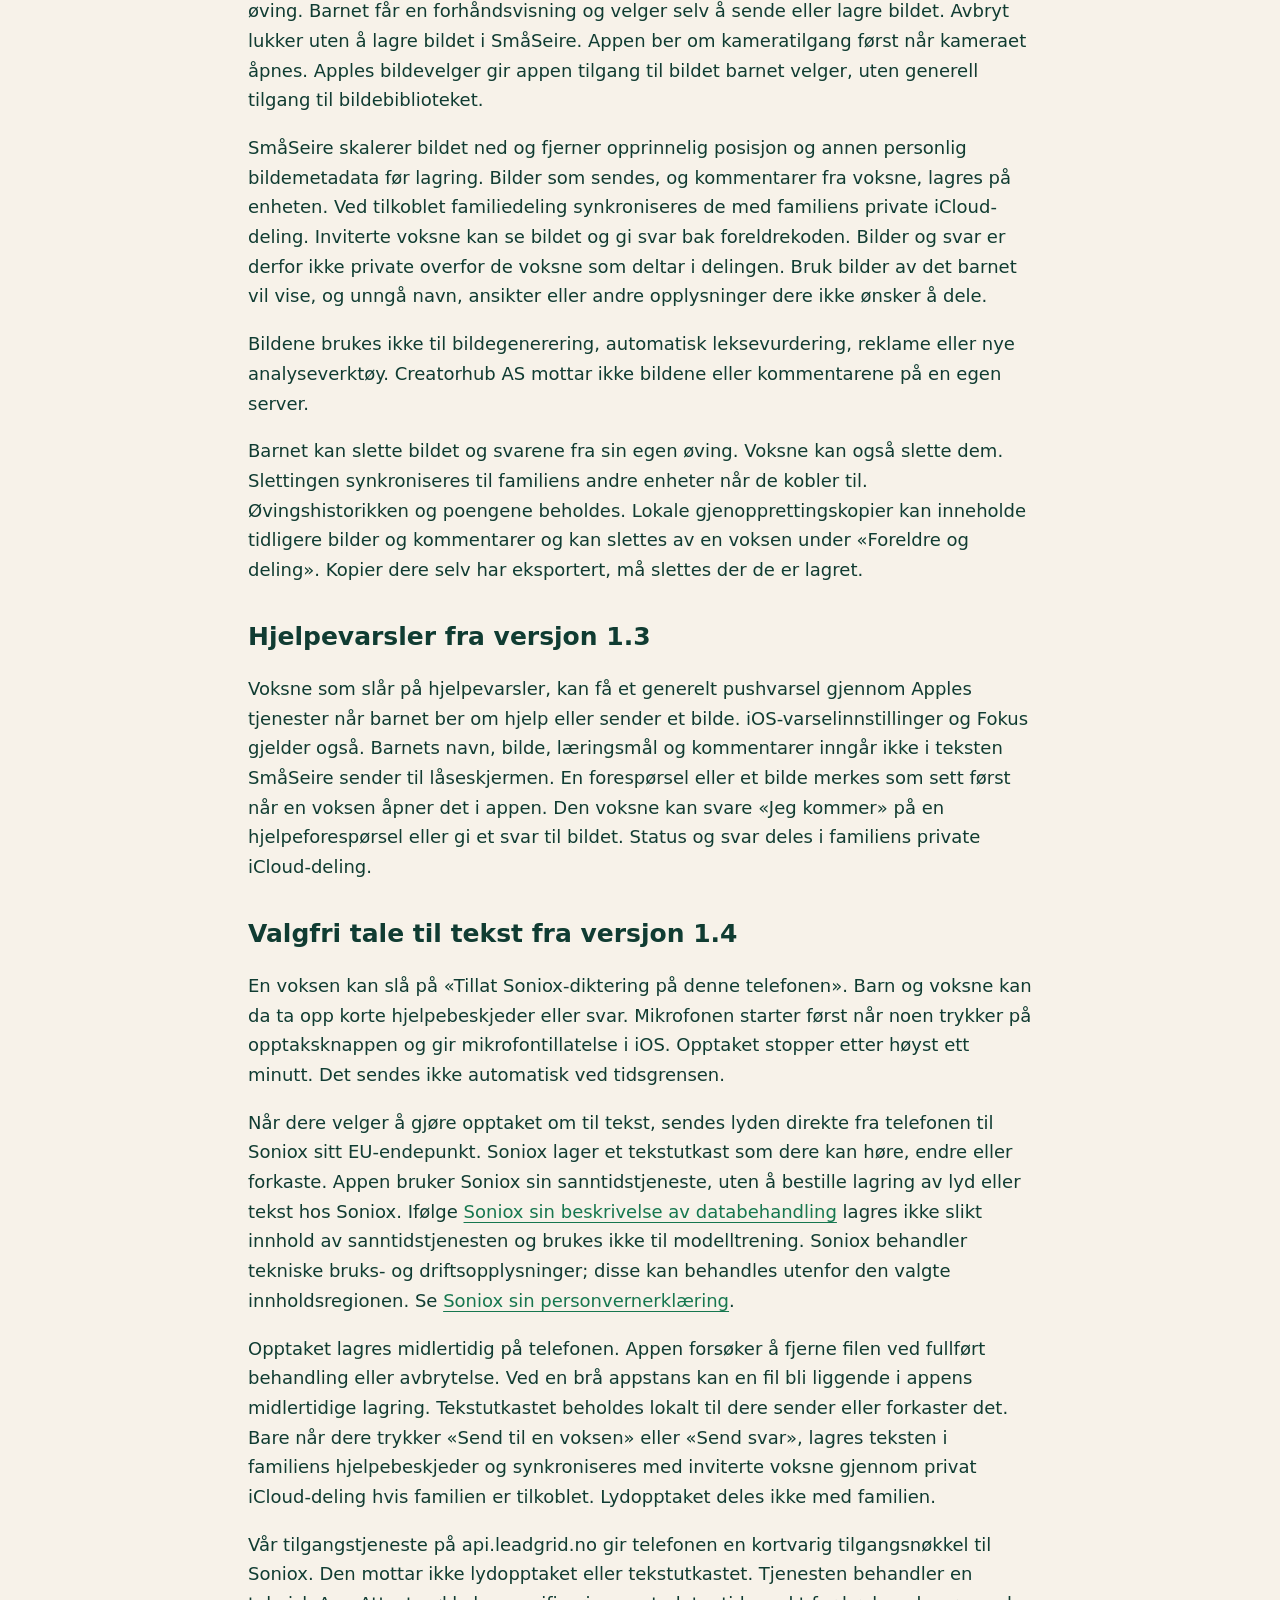
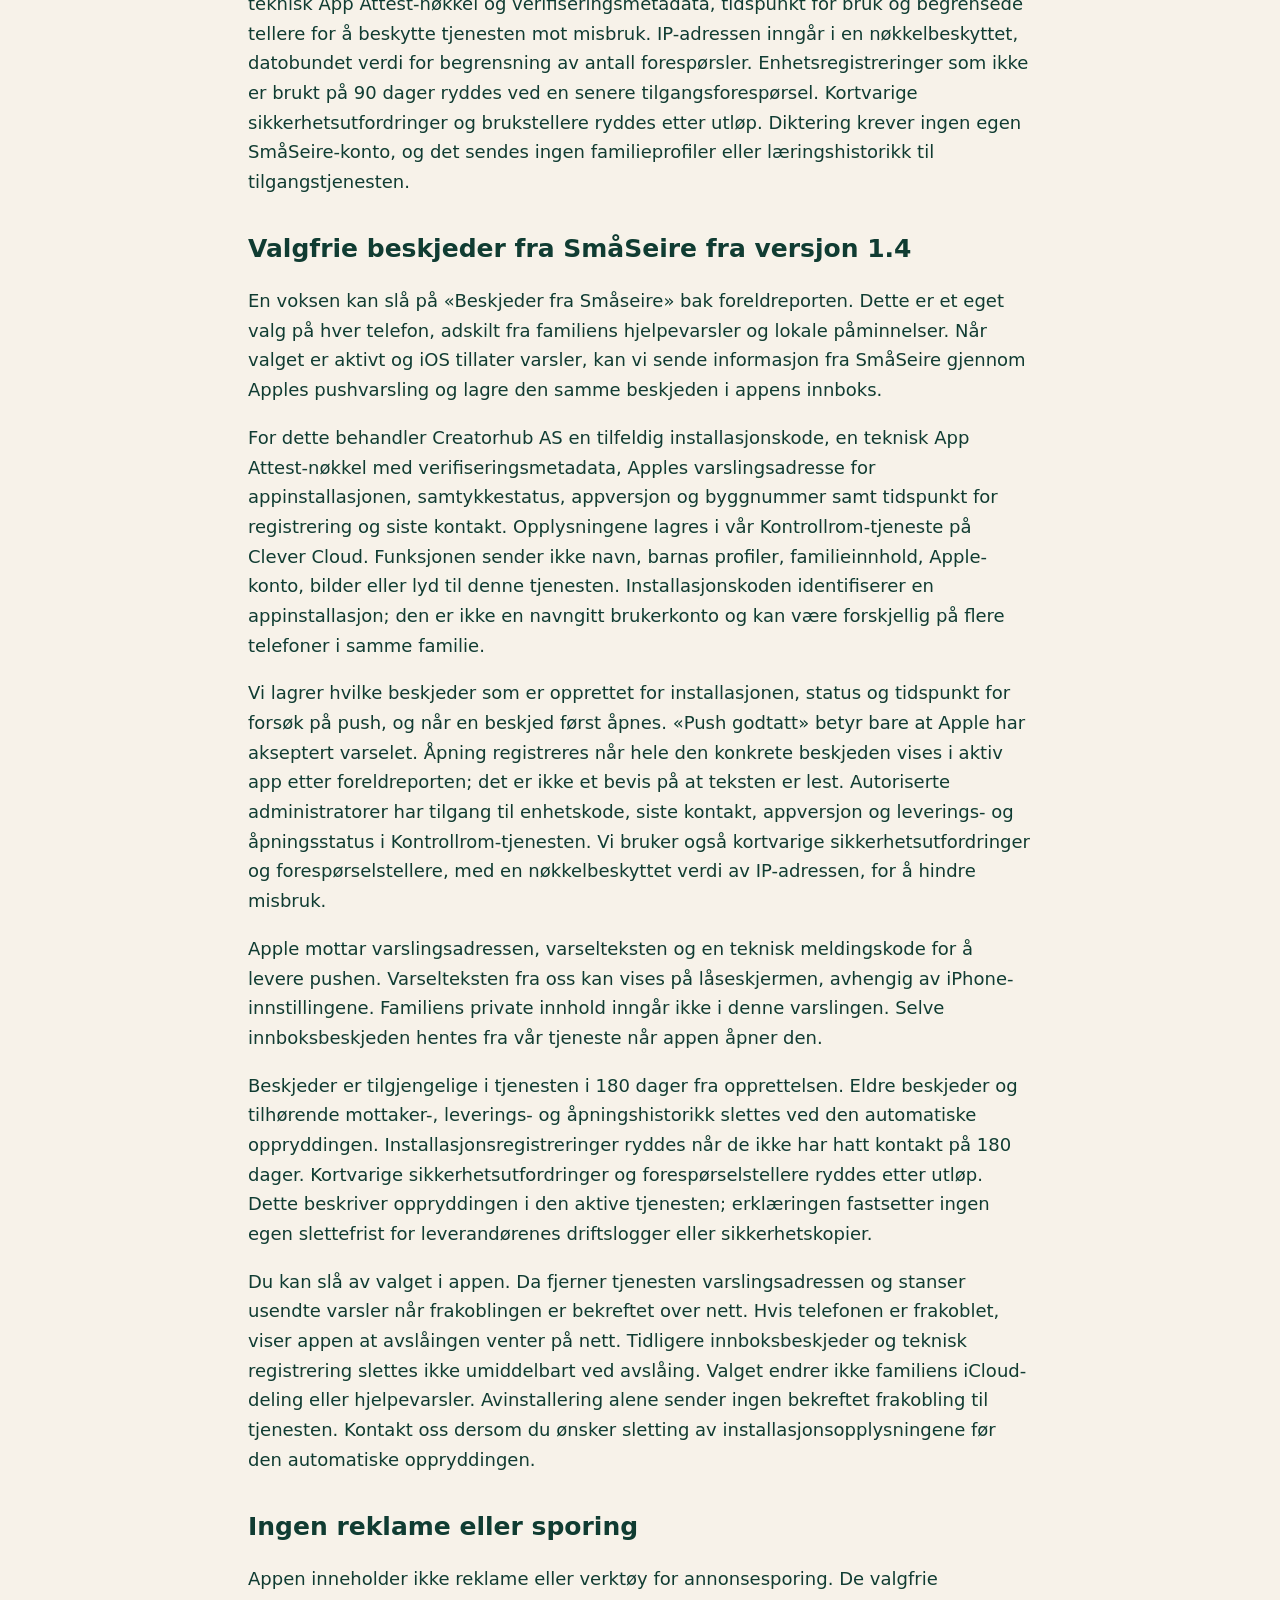
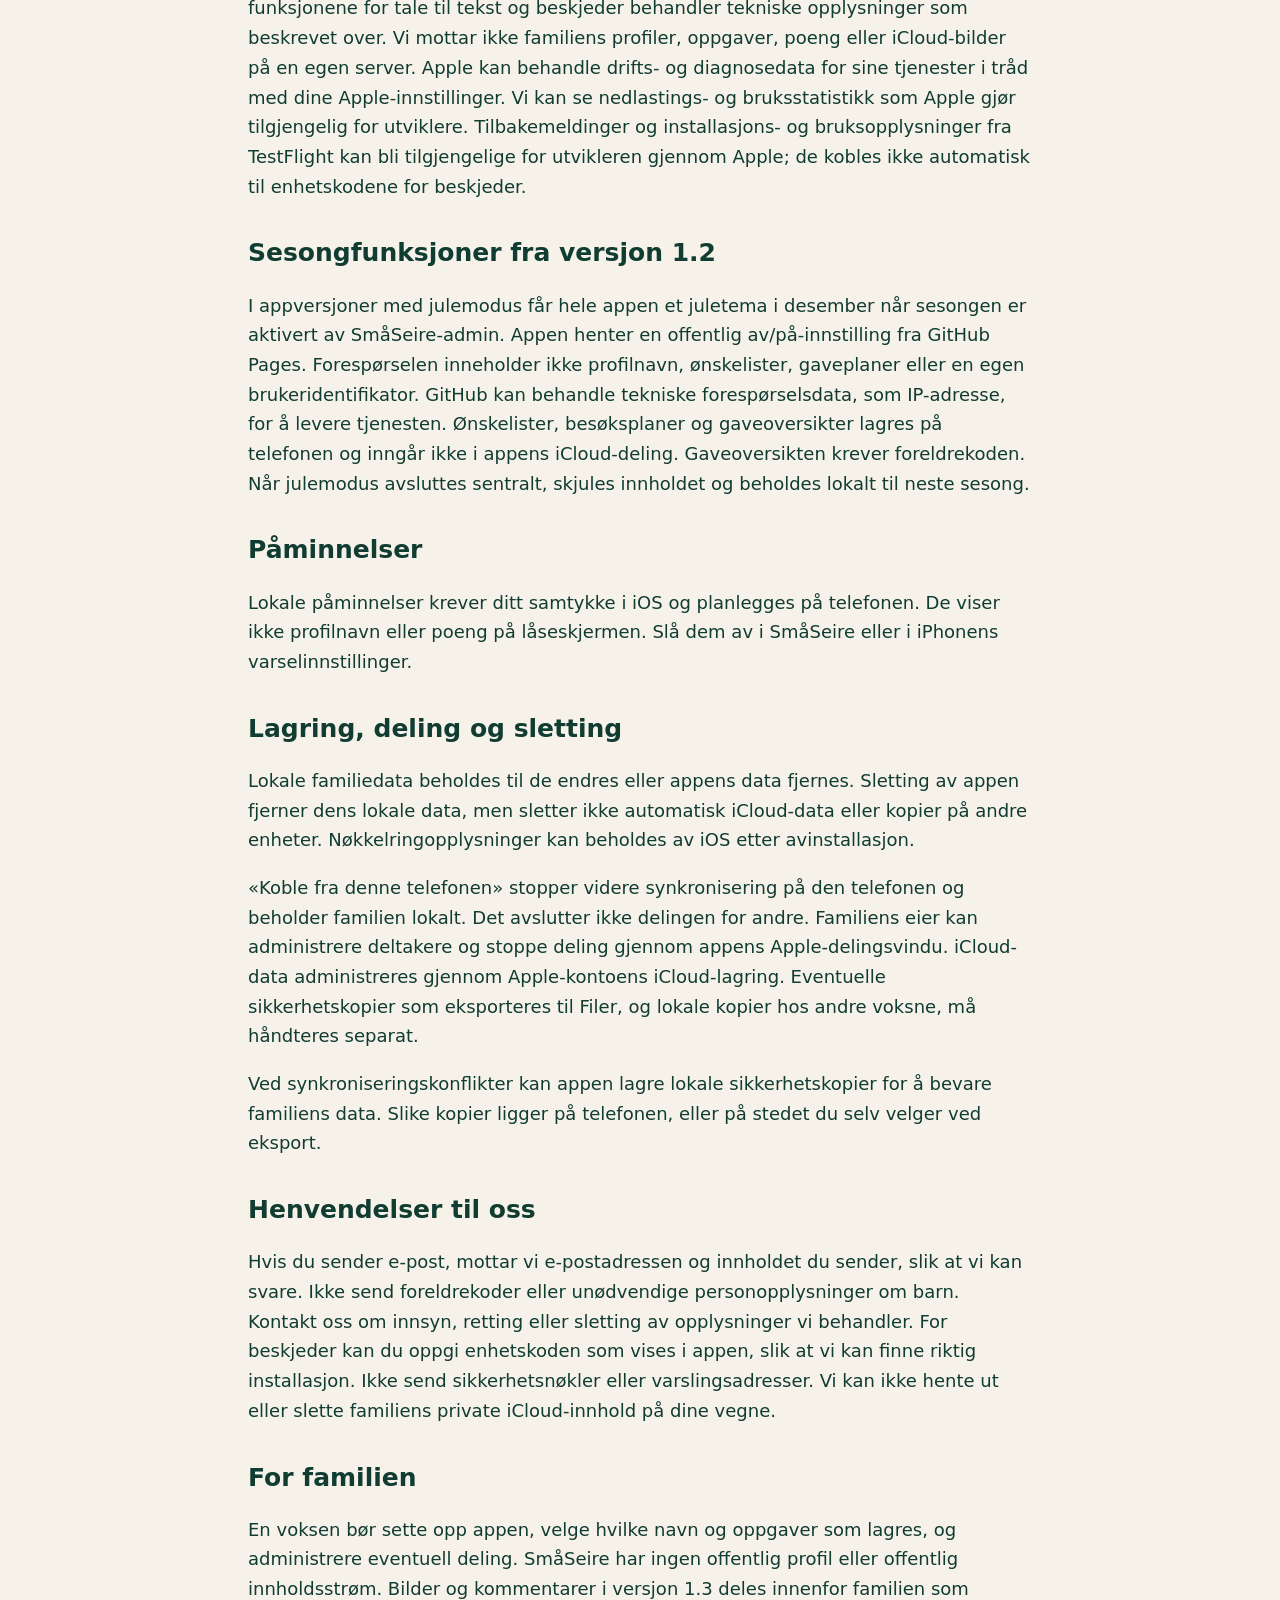
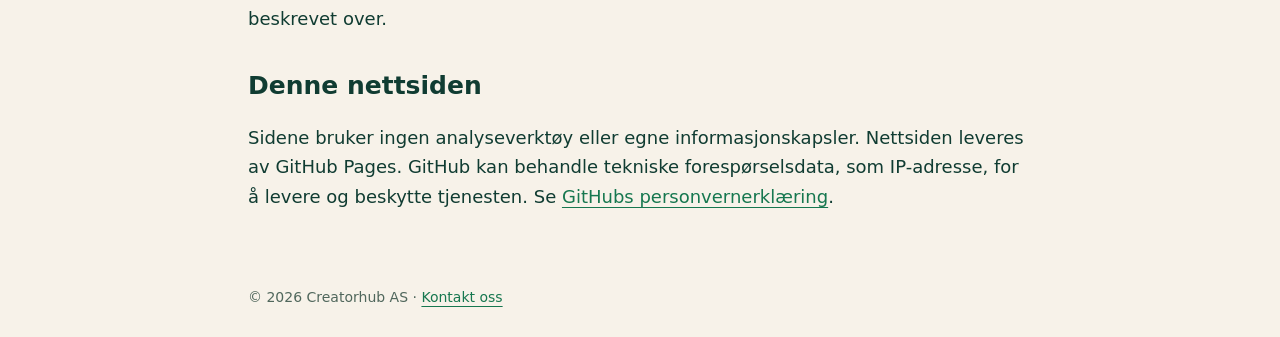
==== commit 5289720f: "Update SmåSeire privacy policy for optional 1.4 services" ====
--- a/personvern.html
+++ b/personvern.html
@@ -1 +1,13 @@
-<!doctype html><html lang="nb"><head><meta charset="utf-8"><meta name="viewport" content="width=device-width,initial-scale=1"><meta name="description" content="SmåSeire fra Creatorhub AS – gode vaner for familien. Personvern og brukerstøtte."><title>Personvern · SmåSeire</title><link rel="stylesheet" href="style.css"></head><body><header><a class="brand" href="index.html">SmåSeire</a><nav aria-label="Hovedmeny"><a href="support.html">Brukerstøtte</a><a href="personvern.html">Personvern</a></nav></header><main><h1>Familiens data</h1><p class="intro">SmåSeire fungerer lokalt på iPhonen. Dere velger selv om dere vil dele familien via iCloud.</p><p><small>Gjelder SmåSeire 1.1, 1.2 og 1.3. Sist oppdatert 16. november 2026.</small></p><h2>Hvem står bak?</h2><p>SmåSeire leveres av Creatorhub AS. Kontakt om appen og personvern: <a href="mailto:daniel@creatorhubn.com">daniel@creatorhubn.com</a>.</p><h2>Dette lagres på telefonen</h2><p>Appen lagrer profilnavn eller kallenavn, valgte figurer, oppgaver, premier, fullføringer, godkjenninger, poeng og innstillinger. Fra versjon 1.2 lagres også valgt aldersgruppe, støttevalg, morgenrutiner og fremgang i rutinene. Ingen diagnose er nødvendig eller etterspurt. Opplysningene brukes til å vise og holde orden på familiens vaner og fremgang. Bruk gjerne kallenavn. Appen trenger ikke fødselsdato, adresse, posisjon eller kontaktlisten din.</p><p>Foreldrekoden lagres som en saltet kontrollverdi i iPhonens nøkkelring, ikke som lesbar kode. Den synkroniseres ikke av SmåSeire. Appen oppretter ingen egen brukerkonto.</p><h2>Valgfri iCloud-deling</h2><p>Når en voksen aktivt kobler familien til iCloud, lagres familieprofiler, oppgaver, premier og fremgang i Apples CloudKit, i en privat database. I versjon 1.2 inngår også morgenrutiner med valgt aldersgruppe, støttevalg og fremgang i delingen. Inviterte voksne med redigeringstilgang kan lese og endre den delte familien. Foreldrekode og lokale påminnelsesinnstillinger deles ikke.</p><p>Creatorhub AS har ikke tilgang til innholdet i familiens private CloudKit-database. Apple håndterer Apple-kontoen, skytjenesten og invitasjonene etter <a href="https://www.apple.com/legal/privacy/">Apples personvernregler</a>. iCloud krever en Apple-konto på enheten. Del bare med voksne du stoler på.</p><h2>Læring, bilder og svar fra versjon 1.3</h2><p>Versjon 1.3 legger til læringsmål, øvingssteg, støttevalg, barnets egne vurderinger, avtalte øvingsmilepæler og hjelpeforespørsler. Dette lagres på telefonen og inngår i familiens private iCloud-deling når den er tilkoblet. Mestringsboken er synlig for inviterte voksne.</p><p>Fra versjon 1.3 kan barnet bruke «Vis det jeg har gjort» til å ta eller velge ett bilde per øving. Barnet får en forhåndsvisning og velger selv å sende eller lagre bildet. Avbryt lukker uten å lagre bildet i SmåSeire. Appen ber om kameratilgang først når kameraet åpnes. Apples bildevelger gir appen tilgang til bildet barnet velger, uten generell tilgang til bildebiblioteket.</p><p>SmåSeire skalerer bildet ned og fjerner opprinnelig posisjon og annen personlig bildemetadata før lagring. Bilder som sendes, og kommentarer fra voksne, lagres på enheten. Ved tilkoblet familiedeling synkroniseres de med familiens private iCloud-deling. Inviterte voksne kan se bildet og gi svar bak foreldrekoden. Bilder og svar er derfor ikke private overfor de voksne som deltar i delingen. Bruk bilder av det barnet vil vise, og unngå navn, ansikter eller andre opplysninger dere ikke ønsker å dele.</p><p>Bildene brukes ikke til bildegenerering, automatisk leksevurdering, reklame eller nye analyseverktøy. Creatorhub AS mottar ikke bildene eller kommentarene på en egen server.</p><p>Barnet kan slette bildet og svarene fra sin egen øving. Voksne kan også slette dem. Slettingen synkroniseres til familiens andre enheter når de kobler til. Øvingshistorikken og poengene beholdes. Lokale gjenopprettingskopier kan inneholde tidligere bilder og kommentarer og kan slettes av en voksen under «Foreldre og deling». Kopier dere selv har eksportert, må slettes der de er lagret.</p><h2>Hjelpevarsler fra versjon 1.3</h2><p>Voksne som slår på hjelpevarsler, kan få et generelt pushvarsel gjennom Apples tjenester når barnet ber om hjelp eller sender et bilde. iOS-varselinnstillinger og Fokus gjelder også. Barnets navn, bilde, læringsmål og kommentarer inngår ikke i teksten SmåSeire sender til låseskjermen. En forespørsel eller et bilde merkes som sett først når en voksen åpner det i appen. Den voksne kan svare «Jeg kommer» på en hjelpeforespørsel eller gi et svar til bildet. Status og svar deles i familiens private iCloud-deling.</p><h2>Ingen reklame eller sporing</h2><p>Appen inneholder ingen annonse-, sporings- eller tredjepartsanalyseverktøy. Vi mottar ikke familiens profiler, oppgaver eller poeng på en egen server. Apple kan behandle drifts- og diagnosedata for sine tjenester i tråd med dine Apple-innstillinger. Tilbakemeldinger du frivillig sender gjennom TestFlight, kan bli tilgjengelige for utvikleren gjennom Apple.</p><h2>Sesongfunksjoner fra versjon 1.2</h2><p>I appversjoner med julemodus får hele appen et juletema i desember når sesongen er aktivert av SmåSeire-admin. Appen henter en offentlig av/på-innstilling fra GitHub Pages. Forespørselen inneholder ikke profilnavn, ønskelister, gaveplaner eller en egen brukeridentifikator. GitHub kan behandle tekniske forespørselsdata, som IP-adresse, for å levere tjenesten. Ønskelister, besøksplaner og gaveoversikter lagres på telefonen og inngår ikke i appens iCloud-deling. Gaveoversikten krever foreldrekoden. Når julemodus avsluttes sentralt, skjules innholdet og beholdes lokalt til neste sesong.</p><h2>Påminnelser</h2><p>Lokale påminnelser krever ditt samtykke i iOS og planlegges på telefonen. De viser ikke profilnavn eller poeng på låseskjermen. Slå dem av i SmåSeire eller i iPhonens varselinnstillinger.</p><h2>Lagring, deling og sletting</h2><p>Lokale familiedata beholdes til de endres eller appens data fjernes. Sletting av appen fjerner dens lokale data, men sletter ikke automatisk iCloud-data eller kopier på andre enheter. Nøkkelringopplysninger kan beholdes av iOS etter avinstallasjon.</p><p>«Koble fra denne telefonen» stopper videre synkronisering på den telefonen og beholder familien lokalt. Det avslutter ikke delingen for andre. Familiens eier kan administrere deltakere og stoppe deling gjennom appens Apple-delingsvindu. iCloud-data administreres gjennom Apple-kontoens iCloud-lagring. Eventuelle sikkerhetskopier som eksporteres til Filer, og lokale kopier hos andre voksne, må håndteres separat.</p><p>Ved synkroniseringskonflikter kan appen lagre lokale sikkerhetskopier for å bevare familiens data. Slike kopier ligger på telefonen, eller på stedet du selv velger ved eksport.</p><h2>Henvendelser til oss</h2><p>Hvis du sender e-post, mottar vi e-postadressen og innholdet du sender, slik at vi kan svare. Ikke send foreldrekoder eller unødvendige personopplysninger om barn. Kontakt oss om innsyn, retting eller sletting av opplysninger du har sendt oss. Vi kan ikke hente ut eller slette familiens private iCloud-innhold på dine vegne.</p><h2>For familien</h2><p>En voksen bør sette opp appen, velge hvilke navn og oppgaver som lagres, og administrere eventuell deling. SmåSeire har ingen offentlig profil eller offentlig innholdsstrøm. Bilder og kommentarer i versjon 1.3 deles innenfor familien som beskrevet over.</p><h2>Denne nettsiden</h2><p>Sidene bruker ingen analyseverktøy eller egne informasjonskapsler. Nettsiden leveres av GitHub Pages. GitHub kan behandle tekniske forespørselsdata, som IP-adresse, for å levere og beskytte tjenesten. Se <a href="https://docs.github.com/en/site-policy/privacy-policies/github-general-privacy-statement">GitHubs personvernerklæring</a>.</p></main><footer>© 2026 Creatorhub AS · <a href="mailto:daniel@creatorhubn.com">Kontakt oss</a></footer></body></html>+<!doctype html><html lang="nb"><head><meta charset="utf-8"><meta name="viewport" content="width=device-width,initial-scale=1"><meta name="description" content="SmåSeire fra Creatorhub AS – gode vaner for familien. Personvern og brukerstøtte."><title>Personvern · SmåSeire</title><link rel="stylesheet" href="style.css"></head><body><header><a class="brand" href="index.html">SmåSeire</a><nav aria-label="Hovedmeny"><a href="support.html">Brukerstøtte</a><a href="personvern.html">Personvern</a></nav></header><main><h1>Familiens data</h1><p class="intro">Familiens data lagres på iPhonen, med valgfri deling via iCloud. Tale til tekst og beskjeder fra SmåSeire er egne, valgfrie funksjoner som bruker tjenestene beskrevet nedenfor.</p><p><small>Gjelder SmåSeire 1.1–1.4. Sist oppdatert 23. november 2026.</small></p><h2>Hvem står bak?</h2><p>SmåSeire leveres av Creatorhub AS. Kontakt om appen og personvern: <a href="mailto:daniel@creatorhubn.com">daniel@creatorhubn.com</a>.</p><h2>Dette lagres på telefonen</h2><p>Appen lagrer profilnavn eller kallenavn, valgte figurer, oppgaver, premier, fullføringer, godkjenninger, poeng og innstillinger. Fra versjon 1.2 lagres også valgt aldersgruppe, støttevalg, morgenrutiner og fremgang i rutinene. Ingen diagnose er nødvendig eller etterspurt. Opplysningene brukes til å vise og holde orden på familiens vaner og fremgang. Bruk gjerne kallenavn. Appen trenger ikke fødselsdato, adresse, posisjon eller kontaktlisten din.</p><p>Foreldrekoden lagres som en saltet kontrollverdi i iPhonens nøkkelring, ikke som lesbar kode. Den synkroniseres ikke av SmåSeire. Appen oppretter ingen egen brukerkonto.</p><h2>Valgfri iCloud-deling</h2><p>Når en voksen aktivt kobler familien til iCloud, lagres familieprofiler, oppgaver, premier og fremgang i Apples CloudKit, i en privat database. I versjon 1.2 inngår også morgenrutiner med valgt aldersgruppe, støttevalg og fremgang i delingen. Inviterte voksne med redigeringstilgang kan lese og endre den delte familien. Foreldrekode og lokale påminnelsesinnstillinger deles ikke.</p><p>Creatorhub AS har ikke tilgang til innholdet i familiens private CloudKit-database. Apple håndterer Apple-kontoen, skytjenesten og invitasjonene etter <a href="https://www.apple.com/legal/privacy/">Apples personvernregler</a>. iCloud krever en Apple-konto på enheten. Del bare med voksne du stoler på.</p><h2>Læring, bilder og svar fra versjon 1.3</h2><p>Versjon 1.3 legger til læringsmål, øvingssteg, støttevalg, barnets egne vurderinger, avtalte øvingsmilepæler og hjelpeforespørsler. Dette lagres på telefonen og inngår i familiens private iCloud-deling når den er tilkoblet. Mestringsboken er synlig for inviterte voksne.</p><p>Fra versjon 1.3 kan barnet bruke «Vis det jeg har gjort» til å ta eller velge ett bilde per øving. Barnet får en forhåndsvisning og velger selv å sende eller lagre bildet. Avbryt lukker uten å lagre bildet i SmåSeire. Appen ber om kameratilgang først når kameraet åpnes. Apples bildevelger gir appen tilgang til bildet barnet velger, uten generell tilgang til bildebiblioteket.</p><p>SmåSeire skalerer bildet ned og fjerner opprinnelig posisjon og annen personlig bildemetadata før lagring. Bilder som sendes, og kommentarer fra voksne, lagres på enheten. Ved tilkoblet familiedeling synkroniseres de med familiens private iCloud-deling. Inviterte voksne kan se bildet og gi svar bak foreldrekoden. Bilder og svar er derfor ikke private overfor de voksne som deltar i delingen. Bruk bilder av det barnet vil vise, og unngå navn, ansikter eller andre opplysninger dere ikke ønsker å dele.</p><p>Bildene brukes ikke til bildegenerering, automatisk leksevurdering, reklame eller nye analyseverktøy. Creatorhub AS mottar ikke bildene eller kommentarene på en egen server.</p><p>Barnet kan slette bildet og svarene fra sin egen øving. Voksne kan også slette dem. Slettingen synkroniseres til familiens andre enheter når de kobler til. Øvingshistorikken og poengene beholdes. Lokale gjenopprettingskopier kan inneholde tidligere bilder og kommentarer og kan slettes av en voksen under «Foreldre og deling». Kopier dere selv har eksportert, må slettes der de er lagret.</p><h2>Hjelpevarsler fra versjon 1.3</h2><p>Voksne som slår på hjelpevarsler, kan få et generelt pushvarsel gjennom Apples tjenester når barnet ber om hjelp eller sender et bilde. iOS-varselinnstillinger og Fokus gjelder også. Barnets navn, bilde, læringsmål og kommentarer inngår ikke i teksten SmåSeire sender til låseskjermen. En forespørsel eller et bilde merkes som sett først når en voksen åpner det i appen. Den voksne kan svare «Jeg kommer» på en hjelpeforespørsel eller gi et svar til bildet. Status og svar deles i familiens private iCloud-deling.</p><h2>Valgfri tale til tekst fra versjon 1.4</h2>
+<p>En voksen kan slå på «Tillat Soniox-diktering på denne telefonen». Barn og voksne kan da ta opp korte hjelpebeskjeder eller svar. Mikrofonen starter først når noen trykker på opptaksknappen og gir mikrofontillatelse i iOS. Opptaket stopper etter høyst ett minutt. Det sendes ikke automatisk ved tidsgrensen.</p>
+<p>Når dere velger å gjøre opptaket om til tekst, sendes lyden direkte fra telefonen til Soniox sitt EU-endepunkt. Soniox lager et tekstutkast som dere kan høre, endre eller forkaste. Appen bruker Soniox sin sanntidstjeneste, uten å bestille lagring av lyd eller tekst hos Soniox. Ifølge <a href="https://docs.soniox.com/security-and-privacy">Soniox sin beskrivelse av databehandling</a> lagres ikke slikt innhold av sanntidstjenesten og brukes ikke til modelltrening. Soniox behandler tekniske bruks- og driftsopplysninger; disse kan behandles utenfor den valgte innholdsregionen. Se <a href="https://soniox.com/policies/privacy-policy">Soniox sin personvernerklæring</a>.</p>
+<p>Opptaket lagres midlertidig på telefonen. Appen forsøker å fjerne filen ved fullført behandling eller avbrytelse. Ved en brå appstans kan en fil bli liggende i appens midlertidige lagring. Tekstutkastet beholdes lokalt til dere sender eller forkaster det. Bare når dere trykker «Send til en voksen» eller «Send svar», lagres teksten i familiens hjelpebeskjeder og synkroniseres med inviterte voksne gjennom privat iCloud-deling hvis familien er tilkoblet. Lydopptaket deles ikke med familien.</p>
+<p>Vår tilgangstjeneste på api.leadgrid.no gir telefonen en kortvarig tilgangsnøkkel til Soniox. Den mottar ikke lydopptaket eller tekstutkastet. Tjenesten behandler en teknisk App Attest-nøkkel og verifiseringsmetadata, tidspunkt for bruk og begrensede tellere for å beskytte tjenesten mot misbruk. IP-adressen inngår i en nøkkelbeskyttet, datobundet verdi for begrensning av antall forespørsler. Enhetsregistreringer som ikke er brukt på 90 dager ryddes ved en senere tilgangsforespørsel. Kortvarige sikkerhetsutfordringer og brukstellere ryddes etter utløp. Diktering krever ingen egen SmåSeire-konto, og det sendes ingen familieprofiler eller læringshistorikk til tilgangstjenesten.</p>
+<h2>Valgfrie beskjeder fra SmåSeire fra versjon 1.4</h2>
+<p>En voksen kan slå på «Beskjeder fra Småseire» bak foreldreporten. Dette er et eget valg på hver telefon, adskilt fra familiens hjelpevarsler og lokale påminnelser. Når valget er aktivt og iOS tillater varsler, kan vi sende informasjon fra SmåSeire gjennom Apples pushvarsling og lagre den samme beskjeden i appens innboks.</p>
+<p>For dette behandler Creatorhub AS en tilfeldig installasjonskode, en teknisk App Attest-nøkkel med verifiseringsmetadata, Apples varslingsadresse for appinstallasjonen, samtykkestatus, appversjon og byggnummer samt tidspunkt for registrering og siste kontakt. Opplysningene lagres i vår Kontrollrom-tjeneste på Clever Cloud. Funksjonen sender ikke navn, barnas profiler, familieinnhold, Apple-konto, bilder eller lyd til denne tjenesten. Installasjonskoden identifiserer en appinstallasjon; den er ikke en navngitt brukerkonto og kan være forskjellig på flere telefoner i samme familie.</p>
+<p>Vi lagrer hvilke beskjeder som er opprettet for installasjonen, status og tidspunkt for forsøk på push, og når en beskjed først åpnes. «Push godtatt» betyr bare at Apple har akseptert varselet. Åpning registreres når hele den konkrete beskjeden vises i aktiv app etter foreldreporten; det er ikke et bevis på at teksten er lest. Autoriserte administratorer har tilgang til enhetskode, siste kontakt, appversjon og leverings- og åpningsstatus i Kontrollrom-tjenesten. Vi bruker også kortvarige sikkerhetsutfordringer og forespørselstellere, med en nøkkelbeskyttet verdi av IP-adressen, for å hindre misbruk.</p>
+<p>Apple mottar varslingsadressen, varselteksten og en teknisk meldingskode for å levere pushen. Varselteksten fra oss kan vises på låseskjermen, avhengig av iPhone-innstillingene. Familiens private innhold inngår ikke i denne varslingen. Selve innboksbeskjeden hentes fra vår tjeneste når appen åpner den.</p>
+<p>Beskjeder er tilgjengelige i tjenesten i 180 dager fra opprettelsen. Eldre beskjeder og tilhørende mottaker-, leverings- og åpningshistorikk slettes ved den automatiske oppryddingen. Installasjonsregistreringer ryddes når de ikke har hatt kontakt på 180 dager. Kortvarige sikkerhetsutfordringer og forespørselstellere ryddes etter utløp. Dette beskriver oppryddingen i den aktive tjenesten; erklæringen fastsetter ingen egen slettefrist for leverandørenes driftslogger eller sikkerhetskopier.</p>
+<p>Du kan slå av valget i appen. Da fjerner tjenesten varslingsadressen og stanser usendte varsler når frakoblingen er bekreftet over nett. Hvis telefonen er frakoblet, viser appen at avslåingen venter på nett. Tidligere innboksbeskjeder og teknisk registrering slettes ikke umiddelbart ved avslåing. Valget endrer ikke familiens iCloud-deling eller hjelpevarsler. Avinstallering alene sender ingen bekreftet frakobling til tjenesten. Kontakt oss dersom du ønsker sletting av installasjonsopplysningene før den automatiske oppryddingen.</p>
+<h2>Ingen reklame eller sporing</h2><p>Appen inneholder ikke reklame eller verktøy for annonsesporing. De valgfrie funksjonene for tale til tekst og beskjeder behandler tekniske opplysninger som beskrevet over. Vi mottar ikke familiens profiler, oppgaver, poeng eller iCloud-bilder på en egen server. Apple kan behandle drifts- og diagnosedata for sine tjenester i tråd med dine Apple-innstillinger. Vi kan se nedlastings- og bruksstatistikk som Apple gjør tilgjengelig for utviklere. Tilbakemeldinger og installasjons- og bruksopplysninger fra TestFlight kan bli tilgjengelige for utvikleren gjennom Apple; de kobles ikke automatisk til enhetskodene for beskjeder.</p><h2>Sesongfunksjoner fra versjon 1.2</h2><p>I appversjoner med julemodus får hele appen et juletema i desember når sesongen er aktivert av SmåSeire-admin. Appen henter en offentlig av/på-innstilling fra GitHub Pages. Forespørselen inneholder ikke profilnavn, ønskelister, gaveplaner eller en egen brukeridentifikator. GitHub kan behandle tekniske forespørselsdata, som IP-adresse, for å levere tjenesten. Ønskelister, besøksplaner og gaveoversikter lagres på telefonen og inngår ikke i appens iCloud-deling. Gaveoversikten krever foreldrekoden. Når julemodus avsluttes sentralt, skjules innholdet og beholdes lokalt til neste sesong.</p><h2>Påminnelser</h2><p>Lokale påminnelser krever ditt samtykke i iOS og planlegges på telefonen. De viser ikke profilnavn eller poeng på låseskjermen. Slå dem av i SmåSeire eller i iPhonens varselinnstillinger.</p><h2>Lagring, deling og sletting</h2><p>Lokale familiedata beholdes til de endres eller appens data fjernes. Sletting av appen fjerner dens lokale data, men sletter ikke automatisk iCloud-data eller kopier på andre enheter. Nøkkelringopplysninger kan beholdes av iOS etter avinstallasjon.</p><p>«Koble fra denne telefonen» stopper videre synkronisering på den telefonen og beholder familien lokalt. Det avslutter ikke delingen for andre. Familiens eier kan administrere deltakere og stoppe deling gjennom appens Apple-delingsvindu. iCloud-data administreres gjennom Apple-kontoens iCloud-lagring. Eventuelle sikkerhetskopier som eksporteres til Filer, og lokale kopier hos andre voksne, må håndteres separat.</p><p>Ved synkroniseringskonflikter kan appen lagre lokale sikkerhetskopier for å bevare familiens data. Slike kopier ligger på telefonen, eller på stedet du selv velger ved eksport.</p><h2>Henvendelser til oss</h2><p>Hvis du sender e-post, mottar vi e-postadressen og innholdet du sender, slik at vi kan svare. Ikke send foreldrekoder eller unødvendige personopplysninger om barn. Kontakt oss om innsyn, retting eller sletting av opplysninger vi behandler. For beskjeder kan du oppgi enhetskoden som vises i appen, slik at vi kan finne riktig installasjon. Ikke send sikkerhetsnøkler eller varslingsadresser. Vi kan ikke hente ut eller slette familiens private iCloud-innhold på dine vegne.</p><h2>For familien</h2><p>En voksen bør sette opp appen, velge hvilke navn og oppgaver som lagres, og administrere eventuell deling. SmåSeire har ingen offentlig profil eller offentlig innholdsstrøm. Bilder og kommentarer i versjon 1.3 deles innenfor familien som beskrevet over.</p><h2>Denne nettsiden</h2><p>Sidene bruker ingen analyseverktøy eller egne informasjonskapsler. Nettsiden leveres av GitHub Pages. GitHub kan behandle tekniske forespørselsdata, som IP-adresse, for å levere og beskytte tjenesten. Se <a href="https://docs.github.com/en/site-policy/privacy-policies/github-general-privacy-statement">GitHubs personvernerklæring</a>.</p></main><footer>© 2026 Creatorhub AS · <a href="mailto:daniel@creatorhubn.com">Kontakt oss</a></footer></body></html>
